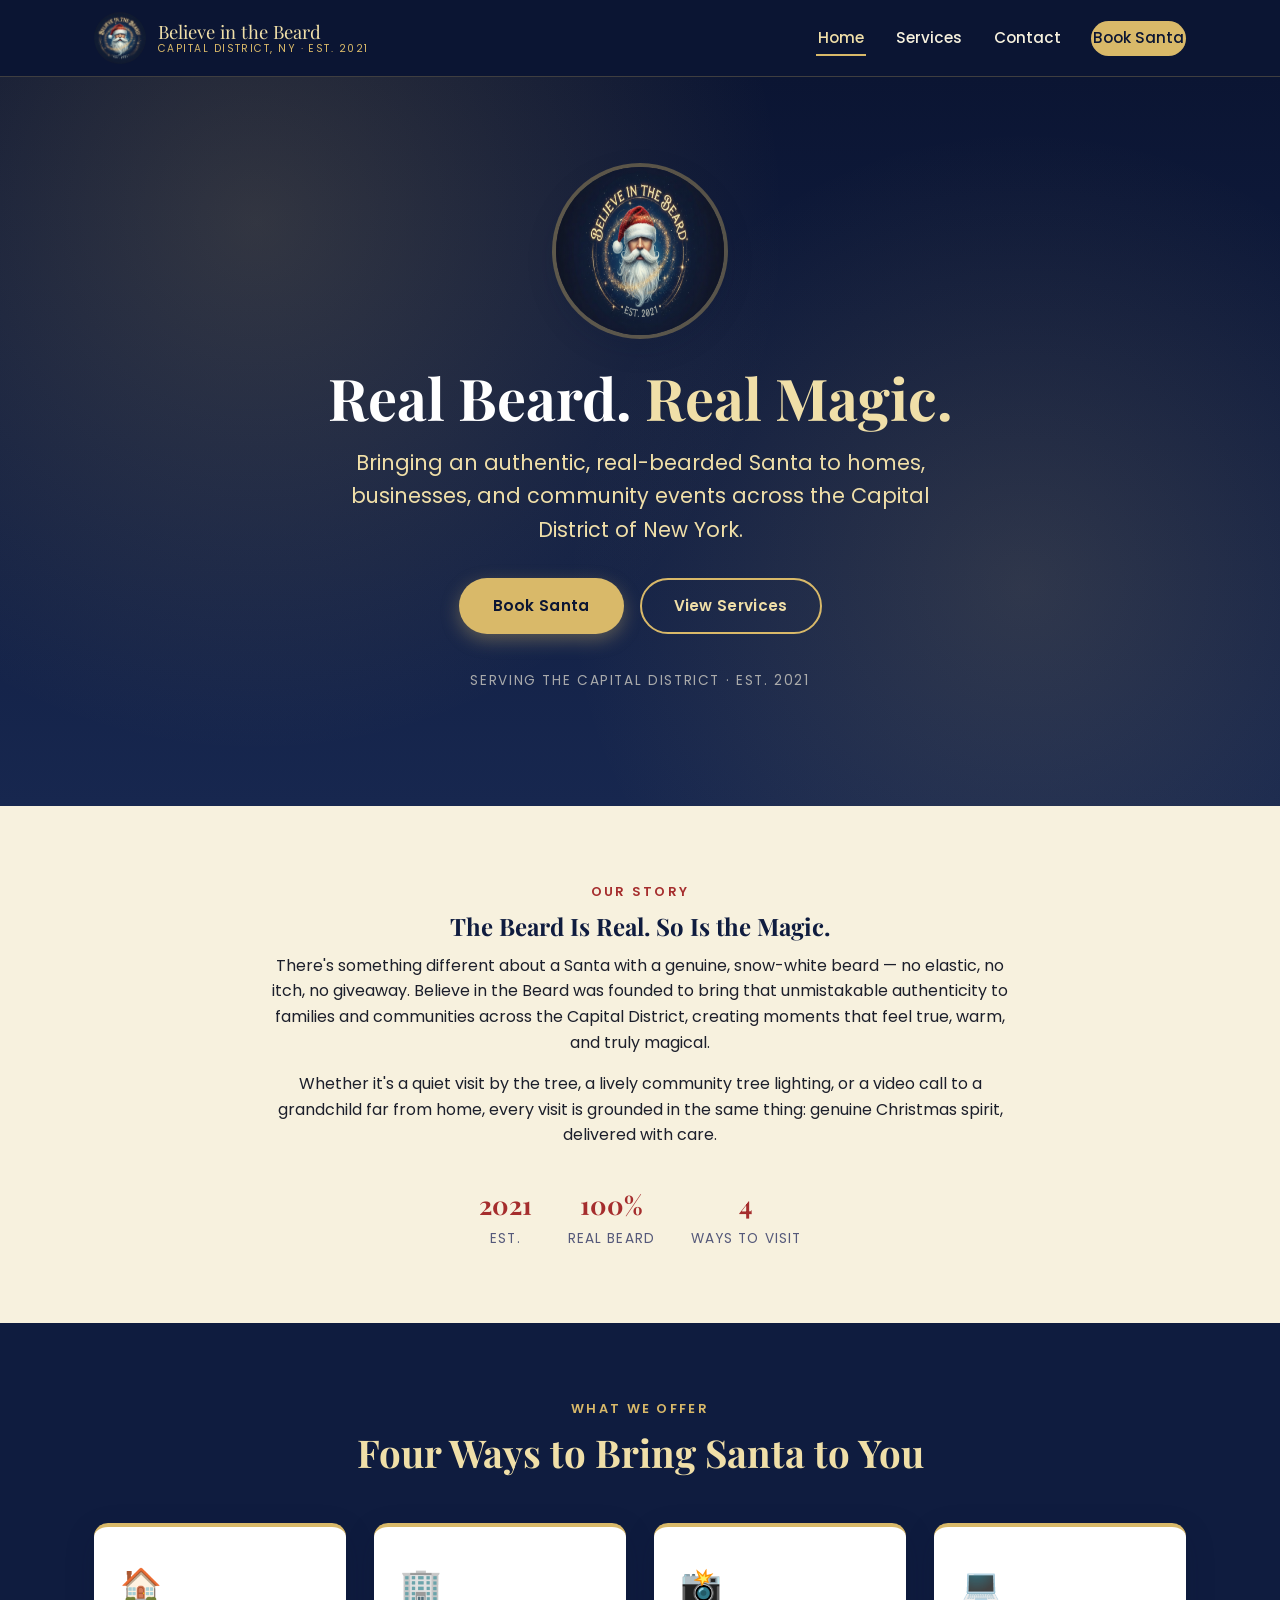
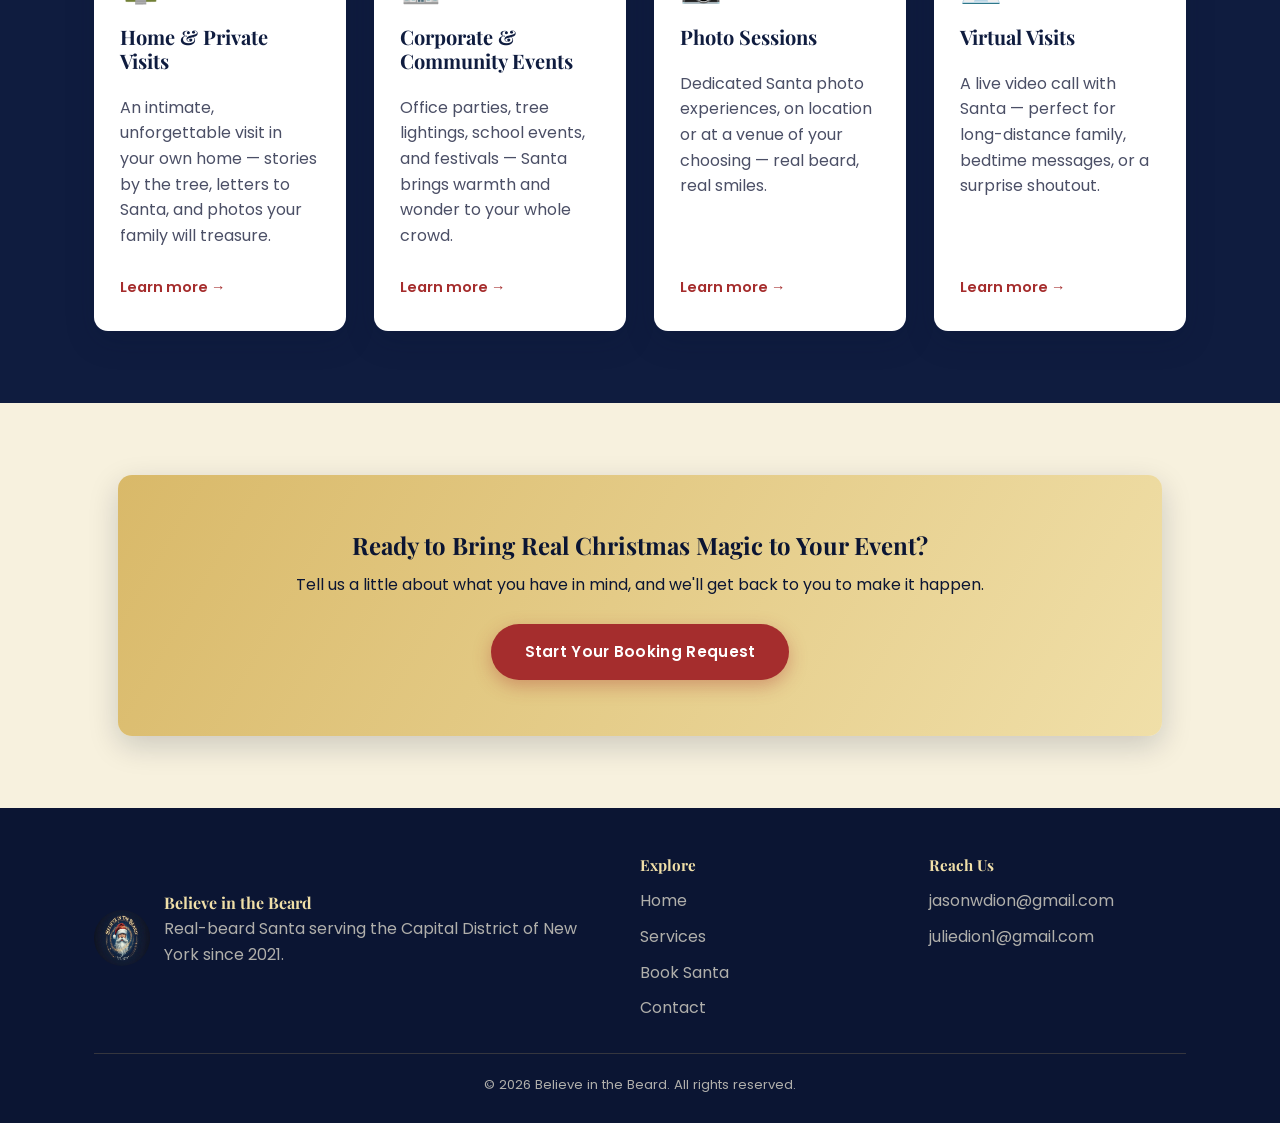
==== index.html @ c32457d8 "Add initial Believe in the Beard website Static site with home, services, booking request (Formspree" ====
<!DOCTYPE html>
<html lang="en">
<head>
<meta charset="UTF-8">
<meta name="viewport" content="width=device-width, initial-scale=1.0">
<title>Believe in the Beard | Real-Beard Santa, Capital District NY</title>
<meta name="description" content="Believe in the Beard brings a real-beard Santa to homes, businesses, and community events across the Capital District of New York. Home visits, corporate events, photo sessions, and virtual visits.">
<link rel="icon" href="images/logo.png" type="image/png">
<link rel="preconnect" href="https://fonts.googleapis.com">
<link rel="preconnect" href="https://fonts.gstatic.com" crossorigin>
<link href="https://fonts.googleapis.com/css2?family=Playfair+Display:wght@600;700&family=Poppins:wght@400;500;600;700&display=swap" rel="stylesheet">
<link rel="stylesheet" href="css/style.css">
</head>
<body>

<header class="site-header">
  <nav class="nav container">
    <a class="nav__brand" href="index.html">
      <img src="images/logo.png" alt="Believe in the Beard logo">
      <span class="nav__brand-text">Believe in the Beard<span>Capital District, NY &middot; Est. 2021</span></span>
    </a>
    <button class="nav__toggle" aria-label="Toggle navigation" aria-expanded="false">&#9776;</button>
    <ul class="nav__links">
      <li><a href="index.html" aria-current="page">Home</a></li>
      <li><a href="services.html">Services</a></li>
      <li><a href="contact.html">Contact</a></li>
      <li><a class="nav__cta" href="booking.html">Book Santa</a></li>
    </ul>
  </nav>
</header>

<main>

  <section class="hero">
    <div class="container">
      <img class="hero__logo" src="images/logo.png" alt="Believe in the Beard — real beard Santa logo">
      <h1>Real Beard. <em>Real Magic.</em></h1>
      <p class="hero__tagline">Bringing an authentic, real-bearded Santa to homes, businesses, and community events across the Capital District of New York.</p>
      <div class="hero__actions">
        <a class="btn btn--gold" href="booking.html">Book Santa</a>
        <a class="btn btn--outline" href="services.html">View Services</a>
      </div>
      <p class="hero__badge">Serving the Capital District &middot; Est. 2021</p>
    </div>
  </section>

  <section class="section">
    <div class="container">
      <div class="intro">
        <span class="eyebrow">Our Story</span>
        <h2>The Beard Is Real. So Is the Magic.</h2>
        <p>There's something different about a Santa with a genuine, snow-white beard — no elastic, no itch, no giveaway. Believe in the Beard was founded to bring that unmistakable authenticity to families and communities across the Capital District, creating moments that feel true, warm, and truly magical.</p>
        <p>Whether it's a quiet visit by the tree, a lively community tree lighting, or a video call to a grandchild far from home, every visit is grounded in the same thing: genuine Christmas spirit, delivered with care.</p>
        <div class="intro__meta">
          <div>
            <strong>2021</strong>
            <span>Est.</span>
          </div>
          <div>
            <strong>100%</strong>
            <span>Real Beard</span>
          </div>
          <div>
            <strong>4</strong>
            <span>Ways to Visit</span>
          </div>
        </div>
      </div>
    </div>
  </section>

  <section class="section section--navy" id="services">
    <div class="container">
      <div class="section-heading">
        <span class="eyebrow">What We Offer</span>
        <h2>Four Ways to Bring Santa to You</h2>
      </div>
      <div class="cards">
        <div class="card">
          <div class="card__icon">🏠</div>
          <h3>Home &amp; Private Visits</h3>
          <p>An intimate, unforgettable visit in your own home — stories by the tree, letters to Santa, and photos your family will treasure.</p>
          <a href="services.html#home-visits">Learn more &rarr;</a>
        </div>
        <div class="card">
          <div class="card__icon">🏢</div>
          <h3>Corporate &amp; Community Events</h3>
          <p>Office parties, tree lightings, school events, and festivals — Santa brings warmth and wonder to your whole crowd.</p>
          <a href="services.html#corporate-events">Learn more &rarr;</a>
        </div>
        <div class="card">
          <div class="card__icon">📸</div>
          <h3>Photo Sessions</h3>
          <p>Dedicated Santa photo experiences, on location or at a venue of your choosing — real beard, real smiles.</p>
          <a href="services.html#photo-sessions">Learn more &rarr;</a>
        </div>
        <div class="card">
          <div class="card__icon">💻</div>
          <h3>Virtual Visits</h3>
          <p>A live video call with Santa — perfect for long-distance family, bedtime messages, or a surprise shoutout.</p>
          <a href="services.html#virtual-visits">Learn more &rarr;</a>
        </div>
      </div>
    </div>
  </section>

  <section class="section">
    <div class="container">
      <div class="cta-banner">
        <h2>Ready to Bring Real Christmas Magic to Your Event?</h2>
        <p>Tell us a little about what you have in mind, and we'll get back to you to make it happen.</p>
        <a class="btn btn--red" href="booking.html">Start Your Booking Request</a>
      </div>
    </div>
  </section>

</main>

<footer class="site-footer">
  <div class="container">
    <div class="footer-grid">
      <div class="footer-brand">
        <img src="images/logo.png" alt="Believe in the Beard logo">
        <div>
          <h4>Believe in the Beard</h4>
          <p>Real-beard Santa serving the Capital District of New York since 2021.</p>
        </div>
      </div>
      <div class="footer-col">
        <h4>Explore</h4>
        <ul>
          <li><a href="index.html">Home</a></li>
          <li><a href="services.html">Services</a></li>
          <li><a href="booking.html">Book Santa</a></li>
          <li><a href="contact.html">Contact</a></li>
        </ul>
      </div>
      <div class="footer-col">
        <h4>Reach Us</h4>
        <ul>
          <li><a href="mailto:jasonwdion@gmail.com">jasonwdion@gmail.com</a></li>
          <li><a href="mailto:juliedion1@gmail.com">juliedion1@gmail.com</a></li>
        </ul>
      </div>
    </div>
    <div class="footer-bottom">
      &copy; <span id="year"></span> Believe in the Beard. All rights reserved.
    </div>
  </div>
</footer>

<script src="js/main.js"></script>
</body>
</html>
---- css/style.css ----
/* ==========================================================================
   Believe in the Beard — shared styles
   Palette pulled from the logo: deep navy, warm gold, cream, Santa red.
   ========================================================================== */

:root {
  --navy-900: #0b1533;
  --navy-800: #0f1c3f;
  --navy-700: #17274f;
  --gold: #d9b969;
  --gold-light: #f0dfa8;
  --cream: #f7f1de;
  --red: #a52d2d;
  --red-dark: #7e2121;
  --white: #ffffff;
  --text-dark: #1c1f2b;
  --shadow: 0 10px 30px rgba(11, 21, 51, 0.18);
  --radius: 14px;
  --serif: "Playfair Display", Georgia, "Times New Roman", serif;
  --sans: "Poppins", "Segoe UI", Helvetica, Arial, sans-serif;
}

* {
  box-sizing: border-box;
}

html {
  scroll-behavior: smooth;
}

body {
  margin: 0;
  font-family: var(--sans);
  color: var(--text-dark);
  background: var(--cream);
  line-height: 1.6;
}

img {
  max-width: 100%;
  display: block;
}

a {
  color: inherit;
  text-decoration: none;
}

h1, h2, h3, h4 {
  font-family: var(--serif);
  margin: 0 0 0.5em;
  line-height: 1.2;
}

p {
  margin: 0 0 1em;
}

.container {
  width: 100%;
  max-width: 1140px;
  margin: 0 auto;
  padding: 0 24px;
}

.section {
  padding: 72px 0;
}

.section--tight {
  padding: 48px 0;
}

.section--navy {
  background: var(--navy-800);
  color: var(--cream);
}

.section--navy h2,
.section--navy h3 {
  color: var(--gold-light);
}

.eyebrow {
  display: inline-block;
  font-family: var(--sans);
  font-size: 0.8rem;
  letter-spacing: 0.18em;
  text-transform: uppercase;
  color: var(--red);
  font-weight: 600;
  margin-bottom: 10px;
}

.section--navy .eyebrow {
  color: var(--gold);
}

.section-heading {
  text-align: center;
  max-width: 680px;
  margin: 0 auto 48px;
}

.section-heading h2 {
  font-size: clamp(1.8rem, 3vw, 2.4rem);
}

/* Buttons ---------------------------------------------------------------- */

.btn {
  display: inline-block;
  padding: 14px 32px;
  border-radius: 999px;
  font-weight: 600;
  font-size: 0.95rem;
  letter-spacing: 0.02em;
  cursor: pointer;
  border: 2px solid transparent;
  transition: transform 0.15s ease, box-shadow 0.15s ease, background 0.15s ease, color 0.15s ease;
}

.btn:hover {
  transform: translateY(-2px);
}

.btn--gold {
  background: var(--gold);
  color: var(--navy-900);
  box-shadow: 0 6px 18px rgba(217, 185, 105, 0.35);
}

.btn--gold:hover {
  background: var(--gold-light);
}

.btn--outline {
  background: transparent;
  border-color: var(--gold);
  color: var(--gold-light);
}

.btn--outline:hover {
  background: rgba(217, 185, 105, 0.12);
}

.btn--red {
  background: var(--red);
  color: var(--white);
  box-shadow: 0 6px 18px rgba(165, 45, 45, 0.35);
}

.btn--red:hover {
  background: var(--red-dark);
}

.btn--block {
  display: block;
  width: 100%;
  text-align: center;
}

/* Header / Nav ------------------------------------------------------------ */

.site-header {
  position: sticky;
  top: 0;
  z-index: 100;
  background: var(--navy-900);
  border-bottom: 1px solid rgba(217, 185, 105, 0.25);
}

.nav {
  display: flex;
  align-items: center;
  justify-content: space-between;
  padding: 12px 24px;
}

.nav__brand {
  display: flex;
  align-items: center;
  gap: 12px;
}

.nav__brand img {
  height: 52px;
  width: 52px;
  border-radius: 50%;
  object-fit: cover;
}

.nav__brand-text {
  font-family: var(--serif);
  color: var(--gold-light);
  font-size: 1.15rem;
  line-height: 1.15;
}

.nav__brand-text span {
  display: block;
  font-family: var(--sans);
  font-size: 0.65rem;
  letter-spacing: 0.14em;
  text-transform: uppercase;
  color: var(--gold);
  font-weight: 400;
}

.nav__links {
  display: flex;
  align-items: center;
  gap: 28px;
  list-style: none;
  margin: 0;
  padding: 0;
}

.nav__links a {
  color: var(--cream);
  font-weight: 500;
  font-size: 0.95rem;
  padding: 6px 2px;
  border-bottom: 2px solid transparent;
  transition: color 0.15s ease, border-color 0.15s ease;
}

.nav__links a:hover,
.nav__links a[aria-current="page"] {
  color: var(--gold-light);
  border-color: var(--gold);
}

.nav__cta {
  background: var(--gold);
  color: var(--navy-900) !important;
  padding: 10px 20px;
  border-radius: 999px;
  font-weight: 600;
}

.nav__toggle {
  display: none;
  background: none;
  border: none;
  color: var(--gold-light);
  font-size: 1.6rem;
  cursor: pointer;
}

/* Hero --------------------------------------------------------------------*/

.hero {
  position: relative;
  background:
    radial-gradient(circle at 20% 20%, rgba(217, 185, 105, 0.18), transparent 45%),
    radial-gradient(circle at 80% 70%, rgba(217, 185, 105, 0.14), transparent 40%),
    linear-gradient(180deg, var(--navy-900), var(--navy-700));
  color: var(--cream);
  padding: 90px 0 100px;
  text-align: center;
  overflow: hidden;
}

.hero__logo {
  width: 168px;
  height: 168px;
  margin: 0 auto 28px;
  border-radius: 50%;
  box-shadow: 0 0 0 4px rgba(217, 185, 105, 0.35), var(--shadow);
}

.hero h1 {
  font-size: clamp(2.2rem, 5vw, 3.6rem);
  color: var(--white);
  margin-bottom: 14px;
}

.hero h1 em {
  font-style: normal;
  color: var(--gold-light);
}

.hero__tagline {
  font-size: clamp(1.05rem, 2vw, 1.3rem);
  color: var(--gold-light);
  max-width: 620px;
  margin: 0 auto 32px;
}

.hero__actions {
  display: flex;
  gap: 16px;
  justify-content: center;
  flex-wrap: wrap;
}

.hero__badge {
  margin-top: 36px;
  font-size: 0.85rem;
  letter-spacing: 0.12em;
  text-transform: uppercase;
  color: rgba(247, 241, 222, 0.65);
}

/* Page hero (shorter, for inner pages) ------------------------------------ */

.page-hero {
  background: linear-gradient(180deg, var(--navy-900), var(--navy-700));
  color: var(--cream);
  padding: 64px 0;
  text-align: center;
}

.page-hero h1 {
  color: var(--white);
  font-size: clamp(2rem, 4vw, 2.8rem);
}

.page-hero p {
  color: var(--gold-light);
  max-width: 560px;
  margin: 0 auto;
}

/* Intro / About ------------------------------------------------------------*/

.intro {
  text-align: center;
  max-width: 760px;
  margin: 0 auto;
}

.intro h2 {
  color: var(--navy-800);
}

.intro__meta {
  display: flex;
  justify-content: center;
  gap: 36px;
  margin-top: 36px;
  flex-wrap: wrap;
}

.intro__meta div {
  text-align: center;
}

.intro__meta strong {
  display: block;
  font-family: var(--serif);
  font-size: 1.6rem;
  color: var(--red);
}

.intro__meta span {
  font-size: 0.85rem;
  color: #55597a;
  text-transform: uppercase;
  letter-spacing: 0.08em;
}

/* Service cards ------------------------------------------------------------*/

.cards {
  display: grid;
  grid-template-columns: repeat(auto-fit, minmax(240px, 1fr));
  gap: 28px;
}

.card {
  background: var(--white);
  border-radius: var(--radius);
  padding: 32px 26px;
  box-shadow: var(--shadow);
  text-align: left;
  display: flex;
  flex-direction: column;
  gap: 12px;
  border-top: 4px solid var(--gold);
  transition: transform 0.15s ease, box-shadow 0.15s ease;
}

.card:hover {
  transform: translateY(-4px);
  box-shadow: 0 16px 34px rgba(11, 21, 51, 0.22);
}

.card__icon {
  font-size: 2.1rem;
}

.card h3 {
  color: var(--navy-800);
  font-size: 1.25rem;
}

.card p {
  color: #4b4f66;
  flex-grow: 1;
}

.card a {
  font-weight: 600;
  color: var(--red);
  font-size: 0.9rem;
}

.card a:hover {
  text-decoration: underline;
}

/* CTA banner ---------------------------------------------------------------*/

.cta-banner {
  background: linear-gradient(120deg, var(--gold), var(--gold-light));
  color: var(--navy-900);
  text-align: center;
  padding: 56px 24px;
  border-radius: var(--radius);
  margin: 0 24px;
  box-shadow: var(--shadow);
}

.cta-banner h2 {
  color: var(--navy-900);
}

.cta-banner .btn--red {
  margin-top: 10px;
}

/* Service detail sections ---------------------------------------------------*/

.service-detail {
  display: grid;
  grid-template-columns: 1fr;
  gap: 18px;
  padding: 36px;
  background: var(--white);
  border-radius: var(--radius);
  box-shadow: var(--shadow);
  margin-bottom: 32px;
  border-left: 6px solid var(--red);
}

.service-detail__header {
  display: flex;
  align-items: center;
  gap: 16px;
}

.service-detail__header .card__icon {
  font-size: 2.4rem;
}

.service-detail h3 {
  color: var(--navy-800);
  margin: 0;
}

.service-detail ul {
  margin: 0 0 1em;
  padding-left: 20px;
  color: #4b4f66;
}

.service-detail ul li {
  margin-bottom: 6px;
}

/* Forms ---------------------------------------------------------------------*/

.form-card {
  background: var(--white);
  border-radius: var(--radius);
  box-shadow: var(--shadow);
  padding: 40px;
  max-width: 720px;
  margin: 0 auto;
}

.form-grid {
  display: grid;
  grid-template-columns: 1fr 1fr;
  gap: 20px;
}

.form-grid .form-field--full {
  grid-column: 1 / -1;
}

.form-field {
  display: flex;
  flex-direction: column;
  gap: 6px;
}

.form-field label {
  font-weight: 600;
  font-size: 0.9rem;
  color: var(--navy-800);
}

.form-field .hint {
  font-size: 0.78rem;
  color: #7a7d94;
  font-weight: 400;
}

input, select, textarea {
  font-family: var(--sans);
  font-size: 0.95rem;
  padding: 12px 14px;
  border: 1.5px solid #d8d2ba;
  border-radius: 8px;
  background: #fffdf7;
  color: var(--text-dark);
}

input:focus, select:focus, textarea:focus {
  outline: none;
  border-color: var(--gold);
  box-shadow: 0 0 0 3px rgba(217, 185, 105, 0.25);
}

textarea {
  resize: vertical;
  min-height: 120px;
}

.form-submit {
  margin-top: 28px;
  text-align: center;
}

.form-note {
  font-size: 0.85rem;
  color: #7a7d94;
  text-align: center;
  margin-top: 14px;
}

/* Contact page --------------------------------------------------------------*/

.contact-grid {
  display: grid;
  grid-template-columns: 1fr 1fr;
  gap: 40px;
  align-items: start;
}

.contact-info {
  background: var(--navy-800);
  color: var(--cream);
  border-radius: var(--radius);
  padding: 40px;
  box-shadow: var(--shadow);
}

.contact-info h3 {
  color: var(--gold-light);
}

.contact-info__item {
  display: flex;
  gap: 14px;
  align-items: flex-start;
  margin-bottom: 22px;
}

.contact-info__item .icon {
  font-size: 1.4rem;
}

.contact-info__item a {
  color: var(--gold-light);
  font-weight: 600;
}

.contact-info__item a:hover {
  text-decoration: underline;
}

/* Footer ---------------------------------------------------------------------*/

.site-footer {
  background: var(--navy-900);
  color: rgba(247, 241, 222, 0.7);
  padding: 48px 0 28px;
}

.footer-grid {
  display: grid;
  grid-template-columns: 2fr 1fr 1fr;
  gap: 32px;
  margin-bottom: 32px;
}

.footer-brand {
  display: flex;
  gap: 14px;
  align-items: center;
}

.footer-brand img {
  height: 56px;
  width: 56px;
  border-radius: 50%;
}

.footer-brand h4 {
  color: var(--gold-light);
  margin-bottom: 4px;
}

.footer-col h4 {
  color: var(--gold-light);
  font-size: 0.95rem;
  margin-bottom: 14px;
}

.footer-col ul {
  list-style: none;
  margin: 0;
  padding: 0;
  display: flex;
  flex-direction: column;
  gap: 10px;
}

.footer-col a:hover {
  color: var(--gold-light);
}

.footer-bottom {
  border-top: 1px solid rgba(217, 185, 105, 0.2);
  padding-top: 20px;
  text-align: center;
  font-size: 0.82rem;
}

/* Utility -------------------------------------------------------------------*/

.text-center { text-align: center; }
[hidden] { display: none !important; }

/* Responsive ------------------------------------------------------------------*/

@media (max-width: 860px) {
  .contact-grid {
    grid-template-columns: 1fr;
  }

  .footer-grid {
    grid-template-columns: 1fr;
    gap: 24px;
  }
}

@media (max-width: 760px) {
  .nav__links {
    position: fixed;
    top: 76px;
    left: 0;
    right: 0;
    background: var(--navy-900);
    flex-direction: column;
    align-items: flex-start;
    gap: 0;
    padding: 8px 24px 20px;
    border-bottom: 1px solid rgba(217, 185, 105, 0.25);
    transform: translateY(-130%);
    transition: transform 0.2s ease;
  }

  .nav__links.is-open {
    transform: translateY(0);
  }

  .nav__links li {
    width: 100%;
  }

  .nav__links a {
    display: block;
    padding: 12px 0;
    width: 100%;
  }

  .nav__toggle {
    display: block;
  }

  .form-grid {
    grid-template-columns: 1fr;
  }

  .cta-banner {
    margin: 0 16px;
  }
}

@media (max-width: 480px) {
  .nav__brand-text {
    font-size: 1rem;
  }

  .hero {
    padding: 64px 0 72px;
  }

  .section {
    padding: 56px 0;
  }
}
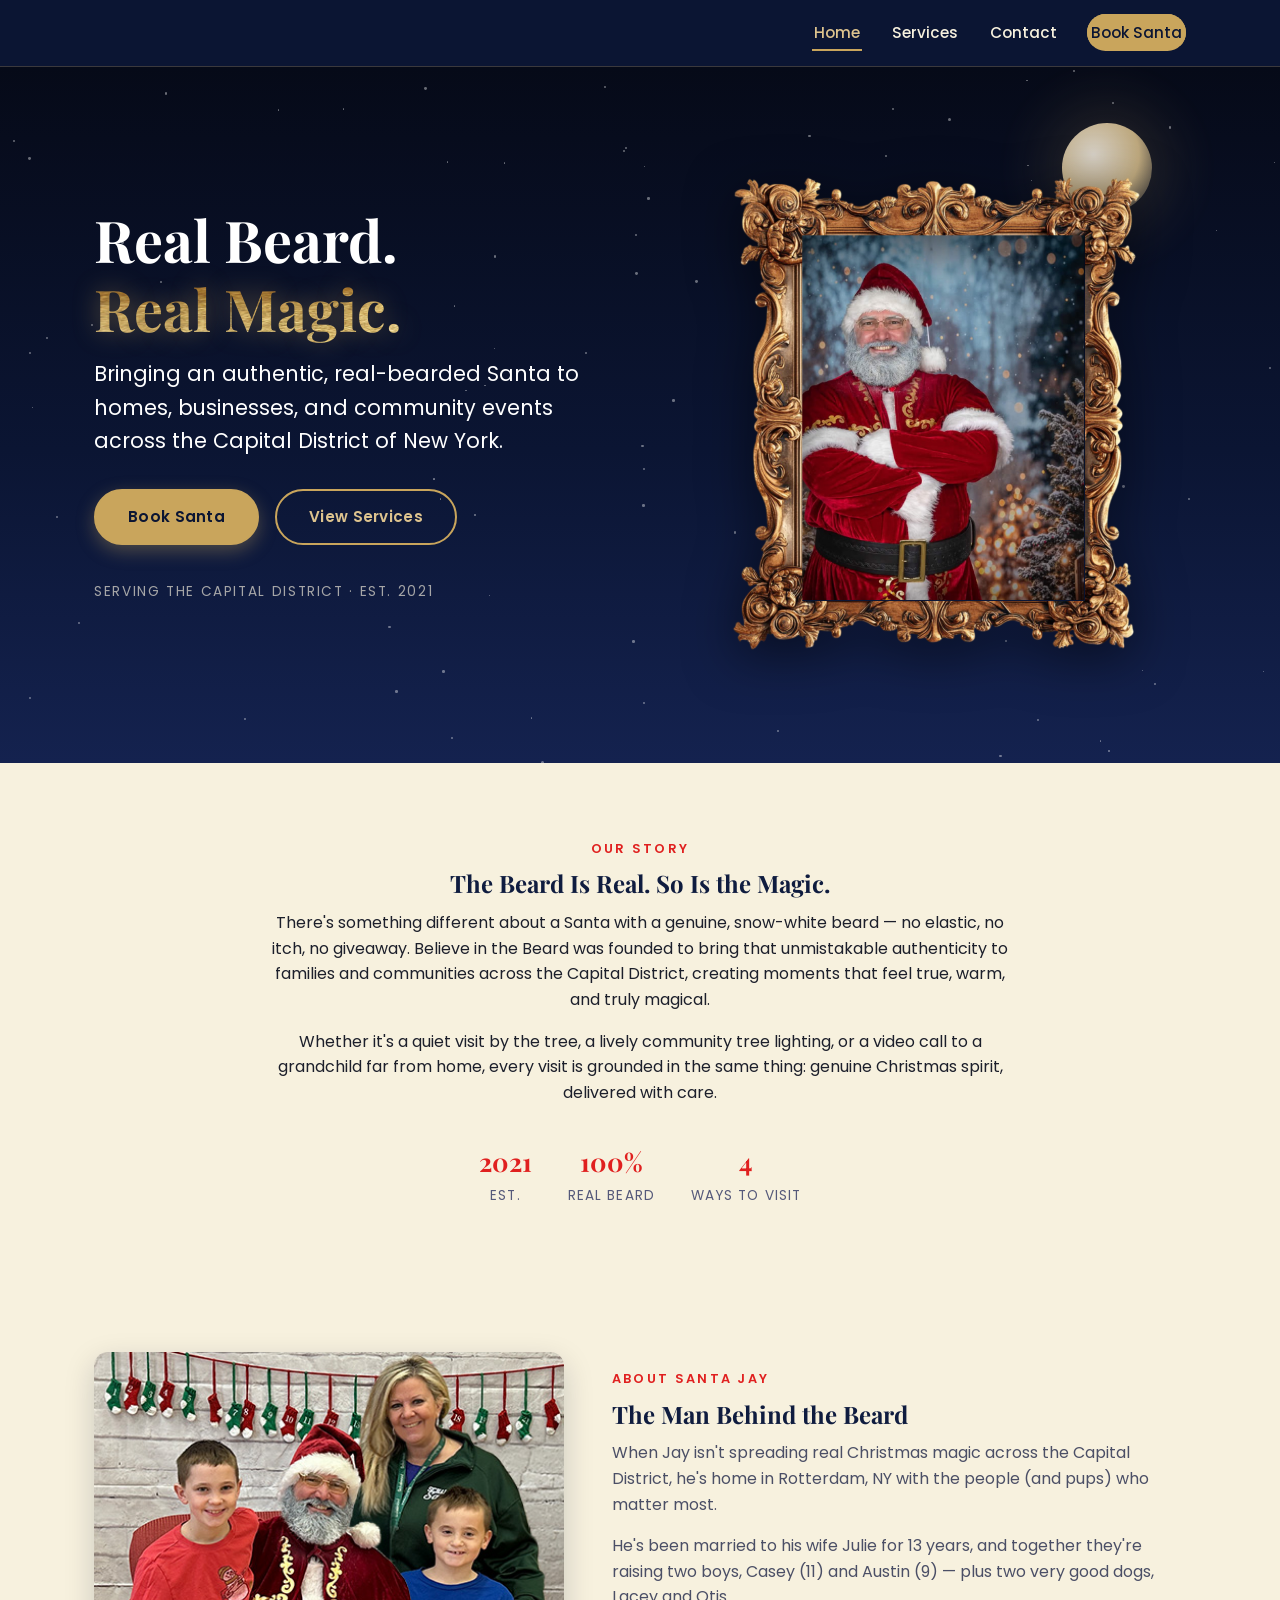
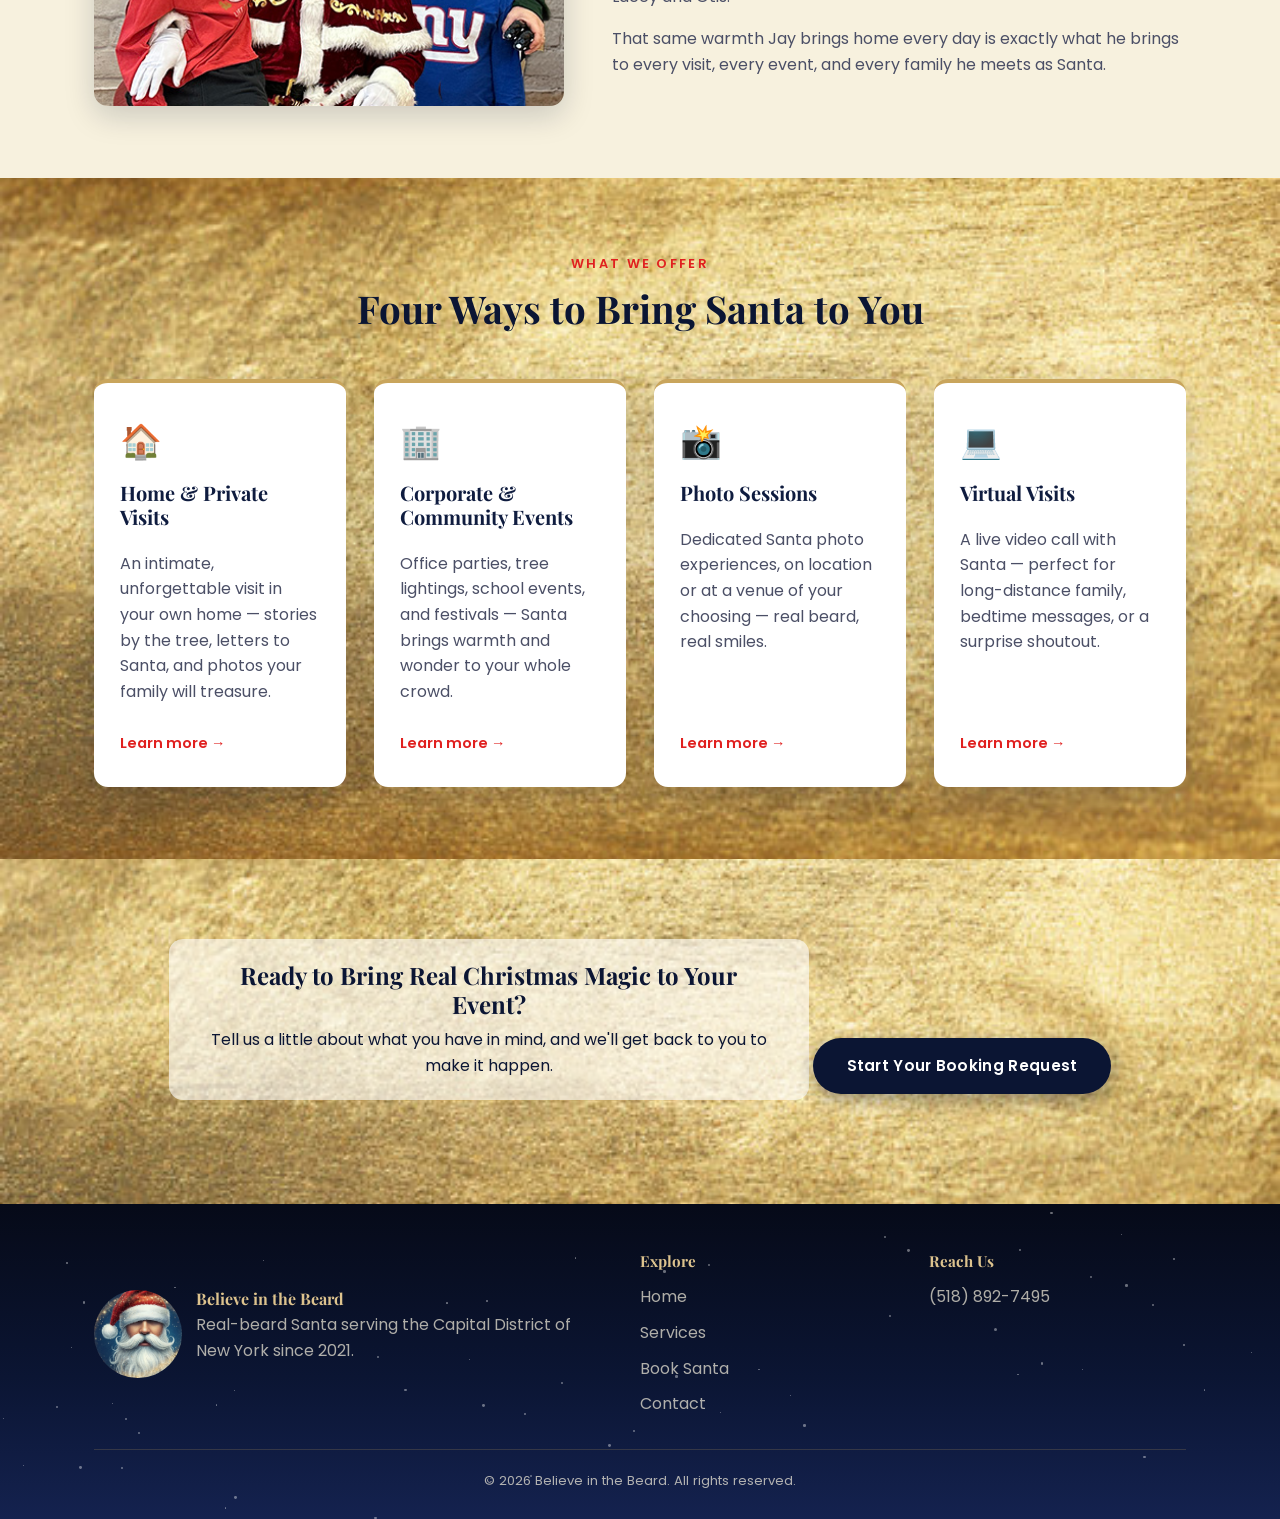
==== commit 90ace45b: "Redesign hero, add photo gallery, animated logo/sleigh video, and gold branding Major update: starry" ====
--- a/index.html
+++ b/index.html
@@ -5,19 +5,20 @@
 <meta name="viewport" content="width=device-width, initial-scale=1.0">
 <title>Believe in the Beard | Real-Beard Santa, Capital District NY</title>
 <meta name="description" content="Believe in the Beard brings a real-beard Santa to homes, businesses, and community events across the Capital District of New York. Home visits, corporate events, photo sessions, and virtual visits.">
-<link rel="icon" href="images/logo.png" type="image/png">
+<link rel="icon" href="images/logo-face.png" type="image/png">
 <link rel="preconnect" href="https://fonts.googleapis.com">
 <link rel="preconnect" href="https://fonts.gstatic.com" crossorigin>
 <link href="https://fonts.googleapis.com/css2?family=Playfair+Display:wght@600;700&family=Poppins:wght@400;500;600;700&display=swap" rel="stylesheet">
-<link rel="stylesheet" href="css/style.css">
+<link rel="stylesheet" href="css/style.css?v=8">
 </head>
 <body>
 
 <header class="site-header">
   <nav class="nav container">
     <a class="nav__brand" href="index.html">
-      <img src="images/logo.png" alt="Believe in the Beard logo">
-      <span class="nav__brand-text">Believe in the Beard<span>Capital District, NY &middot; Est. 2021</span></span>
+      <video class="nav__brand-video" autoplay loop muted playsinline aria-label="Believe in the Beard animated logo">
+        <source src="images/logo-animated.mp4?v=3" type="video/mp4">
+      </video>
     </a>
     <button class="nav__toggle" aria-label="Toggle navigation" aria-expanded="false">&#9776;</button>
     <ul class="nav__links">
@@ -32,15 +33,41 @@
 <main>
 
   <section class="hero">
-    <div class="container">
-      <img class="hero__logo" src="images/logo.png" alt="Believe in the Beard — real beard Santa logo">
-      <h1>Real Beard. <em>Real Magic.</em></h1>
-      <p class="hero__tagline">Bringing an authentic, real-bearded Santa to homes, businesses, and community events across the Capital District of New York.</p>
-      <div class="hero__actions">
-        <a class="btn btn--gold" href="booking.html">Book Santa</a>
-        <a class="btn btn--outline" href="services.html">View Services</a>
-      </div>
-      <p class="hero__badge">Serving the Capital District &middot; Est. 2021</p>
+    <div class="hero__sky" aria-hidden="true">
+      <div class="hero__moon"></div>
+      <div data-starfield="90"></div>
+      <div class="hero__sleigh-track">
+        <video class="hero__sleigh" autoplay loop muted playsinline aria-label="Santa and his reindeer flying across the night sky">
+          <source src="images/santa-sleigh.mp4?v=3" type="video/mp4">
+        </video>
+      </div>
+    </div>
+    <div class="container">
+      <div class="hero__inner">
+        <div class="hero__content">
+          <h1>Real Beard.<br><em>Real Magic.</em></h1>
+          <p class="hero__tagline">Bringing an authentic, real-bearded Santa to homes, businesses, and community events across the Capital District of New York.</p>
+          <div class="hero__actions">
+            <a class="btn btn--gold" href="booking.html">Book Santa</a>
+            <a class="btn btn--outline" href="services.html">View Services</a>
+          </div>
+          <p class="hero__badge">Serving the Capital District &middot; Est. 2021</p>
+        </div>
+        <div class="photo-frame">
+          <div class="photo-changer" id="photo-changer">
+            <img class="photo-changer__img is-active" src="images/gallery/studio-portrait.jpg" alt="Santa posing in a snowy forest backdrop">
+            <img class="photo-changer__img" src="images/gallery/home-visit-with-girl.jpg" alt="Santa with a young girl during a home visit">
+            <img class="photo-changer__img" src="images/gallery/community-event-hats.jpg" alt="Santa with guests at a community event">
+            <img class="photo-changer__img" src="images/gallery/home-visit-porch.jpg" alt="Santa with two children on a front porch">
+            <img class="photo-changer__img" src="images/gallery/photo-session-fireplace.jpg" alt="Santa portrait in front of a decorated fireplace">
+            <img class="photo-changer__img" src="images/gallery/community-event-hallway.jpg" alt="Santa with a family at a school event">
+            <img class="photo-changer__img" src="images/gallery/home-visit-living-room.jpg" alt="Santa talking with a child in a living room">
+            <img class="photo-changer__img" src="images/gallery/community-event-solo.jpg" alt="Santa portrait at a community event">
+            <img class="photo-changer__img" src="images/gallery/community-event-portrait.jpg" alt="Santa with guests at a holiday gathering">
+          </div>
+          <img class="frame-overlay" src="images/frame-vintage-gold.png" alt="" aria-hidden="true">
+        </div>
+      </div>
     </div>
   </section>
 
@@ -69,6 +96,23 @@
     </div>
   </section>
 
+  <section class="section">
+    <div class="container">
+      <div class="about-santa">
+        <div class="about-santa__photo">
+          <img src="images/santa-jay-family.jpg" alt="Santa Jay with his wife Julie and sons Casey and Austin">
+        </div>
+        <div class="about-santa__content">
+          <span class="eyebrow">About Santa Jay</span>
+          <h2>The Man Behind the Beard</h2>
+          <p>When Jay isn't spreading real Christmas magic across the Capital District, he's home in Rotterdam, NY with the people (and pups) who matter most.</p>
+          <p>He's been married to his wife Julie for 13 years, and together they're raising two boys, Casey (11) and Austin (9) — plus two very good dogs, Lacey and Otis.</p>
+          <p>That same warmth Jay brings home every day is exactly what he brings to every visit, every event, and every family he meets as Santa.</p>
+        </div>
+      </div>
+    </div>
+  </section>
+
   <section class="section section--navy" id="services">
     <div class="container">
       <div class="section-heading">
@@ -104,12 +148,14 @@
     </div>
   </section>
 
-  <section class="section">
+  <section class="cta-section">
     <div class="container">
       <div class="cta-banner">
-        <h2>Ready to Bring Real Christmas Magic to Your Event?</h2>
-        <p>Tell us a little about what you have in mind, and we'll get back to you to make it happen.</p>
-        <a class="btn btn--red" href="booking.html">Start Your Booking Request</a>
+        <div class="cta-banner__text">
+          <h2>Ready to Bring Real Christmas Magic to Your Event?</h2>
+          <p>Tell us a little about what you have in mind, and we'll get back to you to make it happen.</p>
+        </div>
+        <a class="btn btn--navy" href="booking.html">Start Your Booking Request</a>
       </div>
     </div>
   </section>
@@ -117,10 +163,13 @@
 </main>
 
 <footer class="site-footer">
+  <div class="starry-bg" aria-hidden="true">
+    <div data-starfield="60"></div>
+  </div>
   <div class="container">
     <div class="footer-grid">
       <div class="footer-brand">
-        <img src="images/logo.png" alt="Believe in the Beard logo">
+        <img src="images/logo-face.png" alt="Believe in the Beard logo">
         <div>
           <h4>Believe in the Beard</h4>
           <p>Real-beard Santa serving the Capital District of New York since 2021.</p>
@@ -138,8 +187,7 @@
       <div class="footer-col">
         <h4>Reach Us</h4>
         <ul>
-          <li><a href="mailto:jasonwdion@gmail.com">jasonwdion@gmail.com</a></li>
-          <li><a href="mailto:juliedion1@gmail.com">juliedion1@gmail.com</a></li>
+          <li><a href="tel:+15188927495">(518) 892-7495</a></li>
         </ul>
       </div>
     </div>
--- a/css/style.css
+++ b/css/style.css
@@ -7,11 +7,11 @@
   --navy-900: #0b1533;
   --navy-800: #0f1c3f;
   --navy-700: #17274f;
-  --gold: #d9b969;
-  --gold-light: #f0dfa8;
+  --gold: #c9a55c;
+  --gold-light: #ddc38e;
   --cream: #f7f1de;
-  --red: #a52d2d;
-  --red-dark: #7e2121;
+  --red: #e0201f;
+  --red-dark: #b3110f;
   --white: #ffffff;
   --text-dark: #1c1f2b;
   --shadow: 0 10px 30px rgba(11, 21, 51, 0.18);
@@ -72,13 +72,31 @@
 }
 
 .section--navy {
-  background: var(--navy-800);
-  color: var(--cream);
+  position: relative;
+  background-image: url("../images/gold-bg.jpg");
+  background-size: cover;
+  background-position: center;
+  color: var(--navy-900);
+  overflow: hidden;
+  isolation: isolate;
+}
+
+.section--navy > .container {
+  position: relative;
+  z-index: 2;
+}
+
+.starry-bg {
+  position: absolute;
+  inset: 0;
+  z-index: 0;
+  overflow: hidden;
+  pointer-events: none;
 }
 
 .section--navy h2,
 .section--navy h3 {
-  color: var(--gold-light);
+  color: var(--navy-900);
 }
 
 .eyebrow {
@@ -93,7 +111,7 @@
 }
 
 .section--navy .eyebrow {
-  color: var(--gold);
+  color: var(--red);
 }
 
 .section-heading {
@@ -125,23 +143,25 @@
 }
 
 .btn--gold {
-  background: var(--gold);
+  background-color: var(--gold);
+  border-color: var(--gold);
   color: var(--navy-900);
-  box-shadow: 0 6px 18px rgba(217, 185, 105, 0.35);
+  box-shadow: 0 6px 18px rgba(201, 165, 92, 0.35);
 }
 
 .btn--gold:hover {
-  background: var(--gold-light);
+  background-color: var(--gold-light);
+  border-color: var(--gold-light);
 }
 
 .btn--outline {
-  background: transparent;
-  border-color: var(--gold);
+  background-color: transparent;
+  border: 2px solid var(--gold);
   color: var(--gold-light);
 }
 
 .btn--outline:hover {
-  background: rgba(217, 185, 105, 0.12);
+  box-shadow: 0 0 0 3px rgba(201, 165, 92, 0.2);
 }
 
 .btn--red {
@@ -167,44 +187,33 @@
   top: 0;
   z-index: 100;
   background: var(--navy-900);
-  border-bottom: 1px solid rgba(217, 185, 105, 0.25);
+  border-bottom: 1px solid rgba(201, 165, 92, 0.25);
 }
 
 .nav {
+  position: relative;
   display: flex;
   align-items: center;
   justify-content: space-between;
   padding: 12px 24px;
+  min-height: 66px;
 }
 
 .nav__brand {
-  display: flex;
-  align-items: center;
-  gap: 12px;
-}
-
-.nav__brand img {
-  height: 52px;
-  width: 52px;
-  border-radius: 50%;
-  object-fit: cover;
-}
-
-.nav__brand-text {
-  font-family: var(--serif);
-  color: var(--gold-light);
-  font-size: 1.15rem;
-  line-height: 1.15;
-}
-
-.nav__brand-text span {
-  display: block;
-  font-family: var(--sans);
-  font-size: 0.65rem;
-  letter-spacing: 0.14em;
-  text-transform: uppercase;
-  color: var(--gold);
-  font-weight: 400;
+  position: relative;
+  width: 210px;
+  height: 1px;
+}
+
+.nav__brand-video {
+  position: absolute;
+  top: 50%;
+  left: 0;
+  transform: translateY(-50%);
+  height: 210px;
+  width: 210px;
+  object-fit: contain;
+  z-index: 5;
 }
 
 .nav__links {
@@ -232,11 +241,18 @@
 }
 
 .nav__cta {
-  background: var(--gold);
+  background-color: var(--gold);
+  border: 2px solid var(--gold);
   color: var(--navy-900) !important;
-  padding: 10px 20px;
+  padding: 18px 68px;
   border-radius: 999px;
   font-weight: 600;
+  white-space: nowrap;
+}
+
+.nav__cta:hover {
+  background-color: var(--gold-light);
+  border-color: var(--gold-light);
 }
 
 .nav__toggle {
@@ -252,22 +268,87 @@
 
 .hero {
   position: relative;
-  background:
-    radial-gradient(circle at 20% 20%, rgba(217, 185, 105, 0.18), transparent 45%),
-    radial-gradient(circle at 80% 70%, rgba(217, 185, 105, 0.14), transparent 40%),
-    linear-gradient(180deg, var(--navy-900), var(--navy-700));
+  background: linear-gradient(180deg, #060a18 0%, #0b1533 55%, #14224f 100%);
   color: var(--cream);
-  padding: 90px 0 100px;
-  text-align: center;
+  padding: 96px 0 104px;
+  text-align: left;
   overflow: hidden;
-}
-
-.hero__logo {
-  width: 168px;
-  height: 168px;
-  margin: 0 auto 28px;
+  isolation: isolate;
+}
+
+.hero__sky {
+  position: absolute;
+  inset: 0;
+  z-index: 0;
+  overflow: hidden;
+  pointer-events: none;
+}
+
+.hero__moon {
+  position: absolute;
+  top: 8%;
+  right: 10%;
+  width: 90px;
+  height: 90px;
   border-radius: 50%;
-  box-shadow: 0 0 0 4px rgba(217, 185, 105, 0.35), var(--shadow);
+  background: radial-gradient(circle at 35% 35%, #fbf3e4, var(--gold-light) 55%, rgba(201, 165, 92, 0));
+  box-shadow: 0 0 60px 18px rgba(201, 165, 92, 0.18);
+  opacity: 0.85;
+}
+
+.star {
+  position: absolute;
+  top: var(--y);
+  left: var(--x);
+  width: var(--s);
+  height: var(--s);
+  background: #fff;
+  border-radius: 50%;
+  opacity: 0.4;
+  animation: twinkle var(--dur) ease-in-out infinite;
+  animation-delay: var(--delay);
+}
+
+@keyframes twinkle {
+  0%, 100% { opacity: 0.15; transform: scale(0.7); }
+  50% { opacity: 1; transform: scale(1.3); }
+}
+
+.hero__sleigh-track {
+  position: absolute;
+  top: 10%;
+  left: -24%;
+  width: 17%;
+  min-width: 140px;
+  max-width: 210px;
+  animation: fly-across 26s linear infinite;
+}
+
+.hero__sleigh {
+  display: block;
+  width: 100%;
+  height: auto;
+}
+
+@keyframes fly-across {
+  0% { transform: translate(0, 0); }
+  25% { transform: translate(60vw, -20px); }
+  50% { transform: translate(115vw, 0); }
+  75% { transform: translate(170vw, -24px); }
+  100% { transform: translate(230vw, 4px); }
+}
+
+.hero__inner {
+  position: relative;
+  z-index: 2;
+  display: grid;
+  grid-template-columns: 1.05fr 0.95fr;
+  gap: 48px;
+  align-items: center;
+}
+
+.hero__content {
+  text-align: left;
 }
 
 .hero h1 {
@@ -278,20 +359,43 @@
 
 .hero h1 em {
   font-style: normal;
-  color: var(--gold-light);
+  display: inline-block;
+  color: var(--gold);
+  background-image: url("../images/gold-bg.jpg");
+  background-size: 260% 260%;
+  -webkit-background-clip: text;
+  background-clip: text;
+  -webkit-text-fill-color: transparent;
+  text-shadow: 0 0 26px rgba(201, 165, 92, 0.45);
+  animation: shine 4s ease-in-out infinite;
+}
+
+@keyframes shine {
+  0%, 100% { background-position: 0% 30%; }
+  50% { background-position: 100% 70%; }
+}
+
+.gold-texture-text {
+  background-image: url("../images/gold-bg.jpg");
+  background-size: 200% 200%;
+  background-position: center;
+  -webkit-background-clip: text;
+  background-clip: text;
+  color: var(--gold);
+  -webkit-text-fill-color: transparent;
 }
 
 .hero__tagline {
   font-size: clamp(1.05rem, 2vw, 1.3rem);
-  color: var(--gold-light);
-  max-width: 620px;
-  margin: 0 auto 32px;
+  color: var(--white);
+  max-width: 520px;
+  margin: 0 0 32px;
 }
 
 .hero__actions {
   display: flex;
   gap: 16px;
-  justify-content: center;
+  justify-content: flex-start;
   flex-wrap: wrap;
 }
 
@@ -303,6 +407,50 @@
   color: rgba(247, 241, 222, 0.65);
 }
 
+/* Photo changer -------------------------------------------------------------*/
+
+.photo-frame {
+  position: relative;
+  width: 100%;
+  max-width: 560px;
+  margin-left: auto;
+  aspect-ratio: 1 / 1;
+}
+
+.photo-changer {
+  position: absolute;
+  top: 14.59%;
+  right: 20.51%;
+  bottom: 11.84%;
+  left: 22.65%;
+  overflow: hidden;
+  background: var(--navy-900);
+}
+
+.photo-changer__img {
+  position: absolute;
+  inset: 0;
+  width: 100%;
+  height: 100%;
+  object-fit: cover;
+  object-position: 50% 22%;
+  opacity: 0;
+  transition: opacity 1.4s ease;
+}
+
+.photo-changer__img.is-active {
+  opacity: 1;
+}
+
+.frame-overlay {
+  position: absolute;
+  inset: 0;
+  width: 100%;
+  height: 100%;
+  pointer-events: none;
+  filter: drop-shadow(0 12px 26px rgba(0, 0, 0, 0.55));
+}
+
 /* Page hero (shorter, for inner pages) ------------------------------------ */
 
 .page-hero {
@@ -359,6 +507,29 @@
   color: #55597a;
   text-transform: uppercase;
   letter-spacing: 0.08em;
+}
+
+/* About Santa Jay -----------------------------------------------------------*/
+
+.about-santa {
+  display: grid;
+  grid-template-columns: 0.9fr 1.1fr;
+  gap: 48px;
+  align-items: center;
+}
+
+.about-santa__photo img {
+  width: 100%;
+  border-radius: var(--radius);
+  box-shadow: var(--shadow);
+}
+
+.about-santa__content h2 {
+  color: var(--navy-800);
+}
+
+.about-santa__content p {
+  color: #4b4f66;
 }
 
 /* Service cards ------------------------------------------------------------*/
@@ -413,22 +584,48 @@
 
 /* CTA banner ---------------------------------------------------------------*/
 
+.cta-section {
+  background-image: url("../images/gold-bg.jpg");
+  background-size: cover;
+  background-position: center;
+  padding: 80px 0;
+}
+
+.cta-section--tight {
+  padding: 56px 0;
+}
+
 .cta-banner {
-  background: linear-gradient(120deg, var(--gold), var(--gold-light));
+  text-align: center;
+}
+
+.cta-banner__text {
+  display: inline-block;
+  background: rgba(255, 255, 255, 0.6);
+  padding: 22px 36px;
+  border-radius: var(--radius);
+  margin-bottom: 24px;
+  max-width: 640px;
+}
+
+.cta-banner__text h2 {
   color: var(--navy-900);
-  text-align: center;
-  padding: 56px 24px;
-  border-radius: var(--radius);
-  margin: 0 24px;
-  box-shadow: var(--shadow);
-}
-
-.cta-banner h2 {
+  margin-bottom: 8px;
+}
+
+.cta-banner__text p {
   color: var(--navy-900);
-}
-
-.cta-banner .btn--red {
-  margin-top: 10px;
+  margin: 0;
+}
+
+.btn--navy {
+  background: var(--navy-900);
+  color: var(--white);
+  box-shadow: 0 6px 18px rgba(11, 21, 51, 0.35);
+}
+
+.btn--navy:hover {
+  background: var(--navy-700);
 }
 
 /* Service detail sections ---------------------------------------------------*/
@@ -442,7 +639,7 @@
   border-radius: var(--radius);
   box-shadow: var(--shadow);
   margin-bottom: 32px;
-  border-left: 6px solid var(--red);
+  border-left: 6px solid var(--gold);
 }
 
 .service-detail__header {
@@ -513,7 +710,7 @@
   font-family: var(--sans);
   font-size: 0.95rem;
   padding: 12px 14px;
-  border: 1.5px solid #d8d2ba;
+  border: 1.5px solid var(--red);
   border-radius: 8px;
   background: #fffdf7;
   color: var(--text-dark);
@@ -522,7 +719,7 @@
 input:focus, select:focus, textarea:focus {
   outline: none;
   border-color: var(--gold);
-  box-shadow: 0 0 0 3px rgba(217, 185, 105, 0.25);
+  box-shadow: 0 0 0 3px rgba(201, 165, 92, 0.25);
 }
 
 textarea {
@@ -586,9 +783,17 @@
 /* Footer ---------------------------------------------------------------------*/
 
 .site-footer {
-  background: var(--navy-900);
+  position: relative;
+  background: linear-gradient(180deg, #060a18 0%, #0b1533 55%, #14224f 100%);
   color: rgba(247, 241, 222, 0.7);
   padding: 48px 0 28px;
+  overflow: hidden;
+  isolation: isolate;
+}
+
+.site-footer > .container {
+  position: relative;
+  z-index: 2;
 }
 
 .footer-grid {
@@ -605,8 +810,8 @@
 }
 
 .footer-brand img {
-  height: 56px;
-  width: 56px;
+  height: 88px;
+  width: 88px;
   border-radius: 50%;
 }
 
@@ -635,7 +840,7 @@
 }
 
 .footer-bottom {
-  border-top: 1px solid rgba(217, 185, 105, 0.2);
+  border-top: 1px solid rgba(201, 165, 92, 0.2);
   padding-top: 20px;
   text-align: center;
   font-size: 0.82rem;
@@ -649,6 +854,32 @@
 /* Responsive ------------------------------------------------------------------*/
 
 @media (max-width: 860px) {
+  .about-santa {
+    grid-template-columns: 1fr;
+  }
+
+  .hero__inner {
+    grid-template-columns: 1fr;
+  }
+
+  .hero__content {
+    text-align: center;
+  }
+
+  .hero__tagline {
+    margin-left: auto;
+    margin-right: auto;
+  }
+
+  .hero__actions {
+    justify-content: center;
+  }
+
+  .photo-frame {
+    margin: 0 auto;
+    max-width: 320px;
+  }
+
   .contact-grid {
     grid-template-columns: 1fr;
   }
@@ -670,7 +901,7 @@
     align-items: flex-start;
     gap: 0;
     padding: 8px 24px 20px;
-    border-bottom: 1px solid rgba(217, 185, 105, 0.25);
+    border-bottom: 1px solid rgba(201, 165, 92, 0.25);
     transform: translateY(-130%);
     transition: transform 0.2s ease;
   }
@@ -697,14 +928,16 @@
     grid-template-columns: 1fr;
   }
 
-  .cta-banner {
-    margin: 0 16px;
-  }
 }
 
 @media (max-width: 480px) {
-  .nav__brand-text {
-    font-size: 1rem;
+  .nav__brand {
+    width: 84px;
+  }
+
+  .nav__brand-video {
+    height: 84px;
+    width: 84px;
   }
 
   .hero {
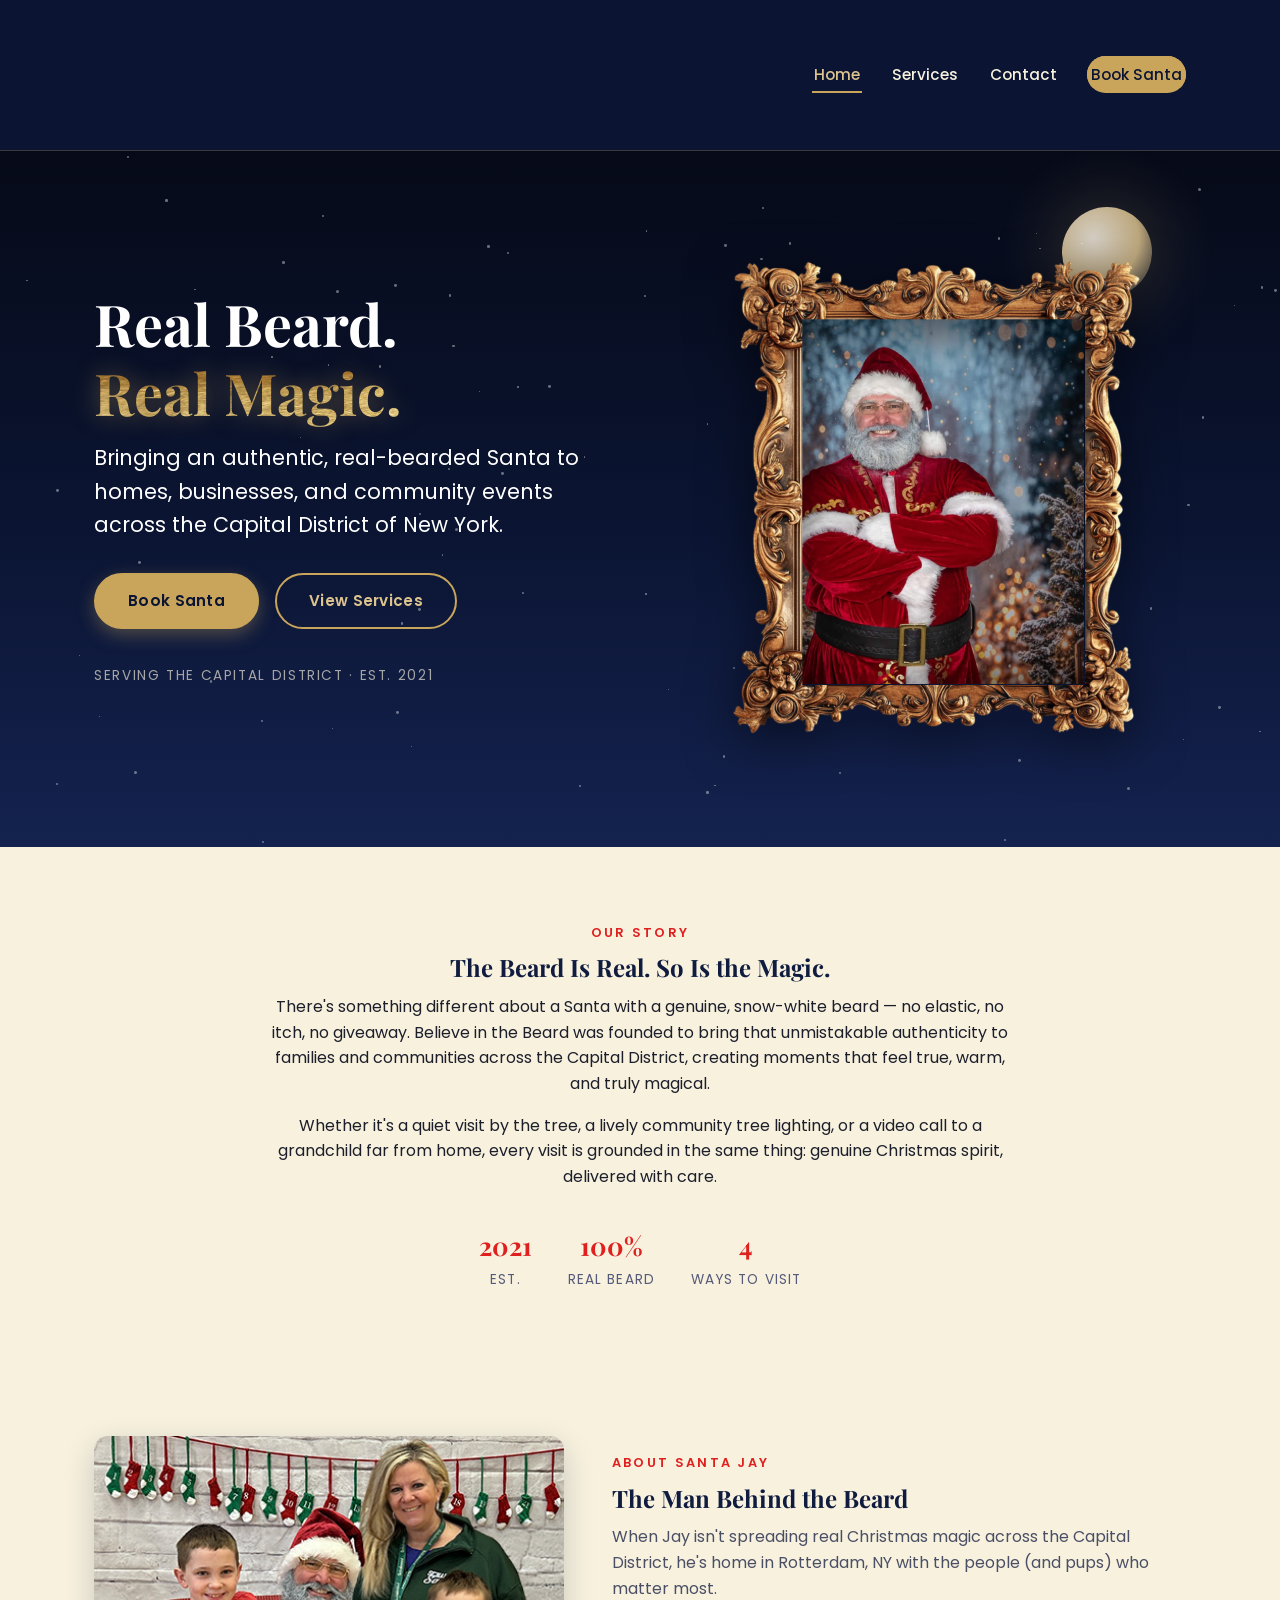
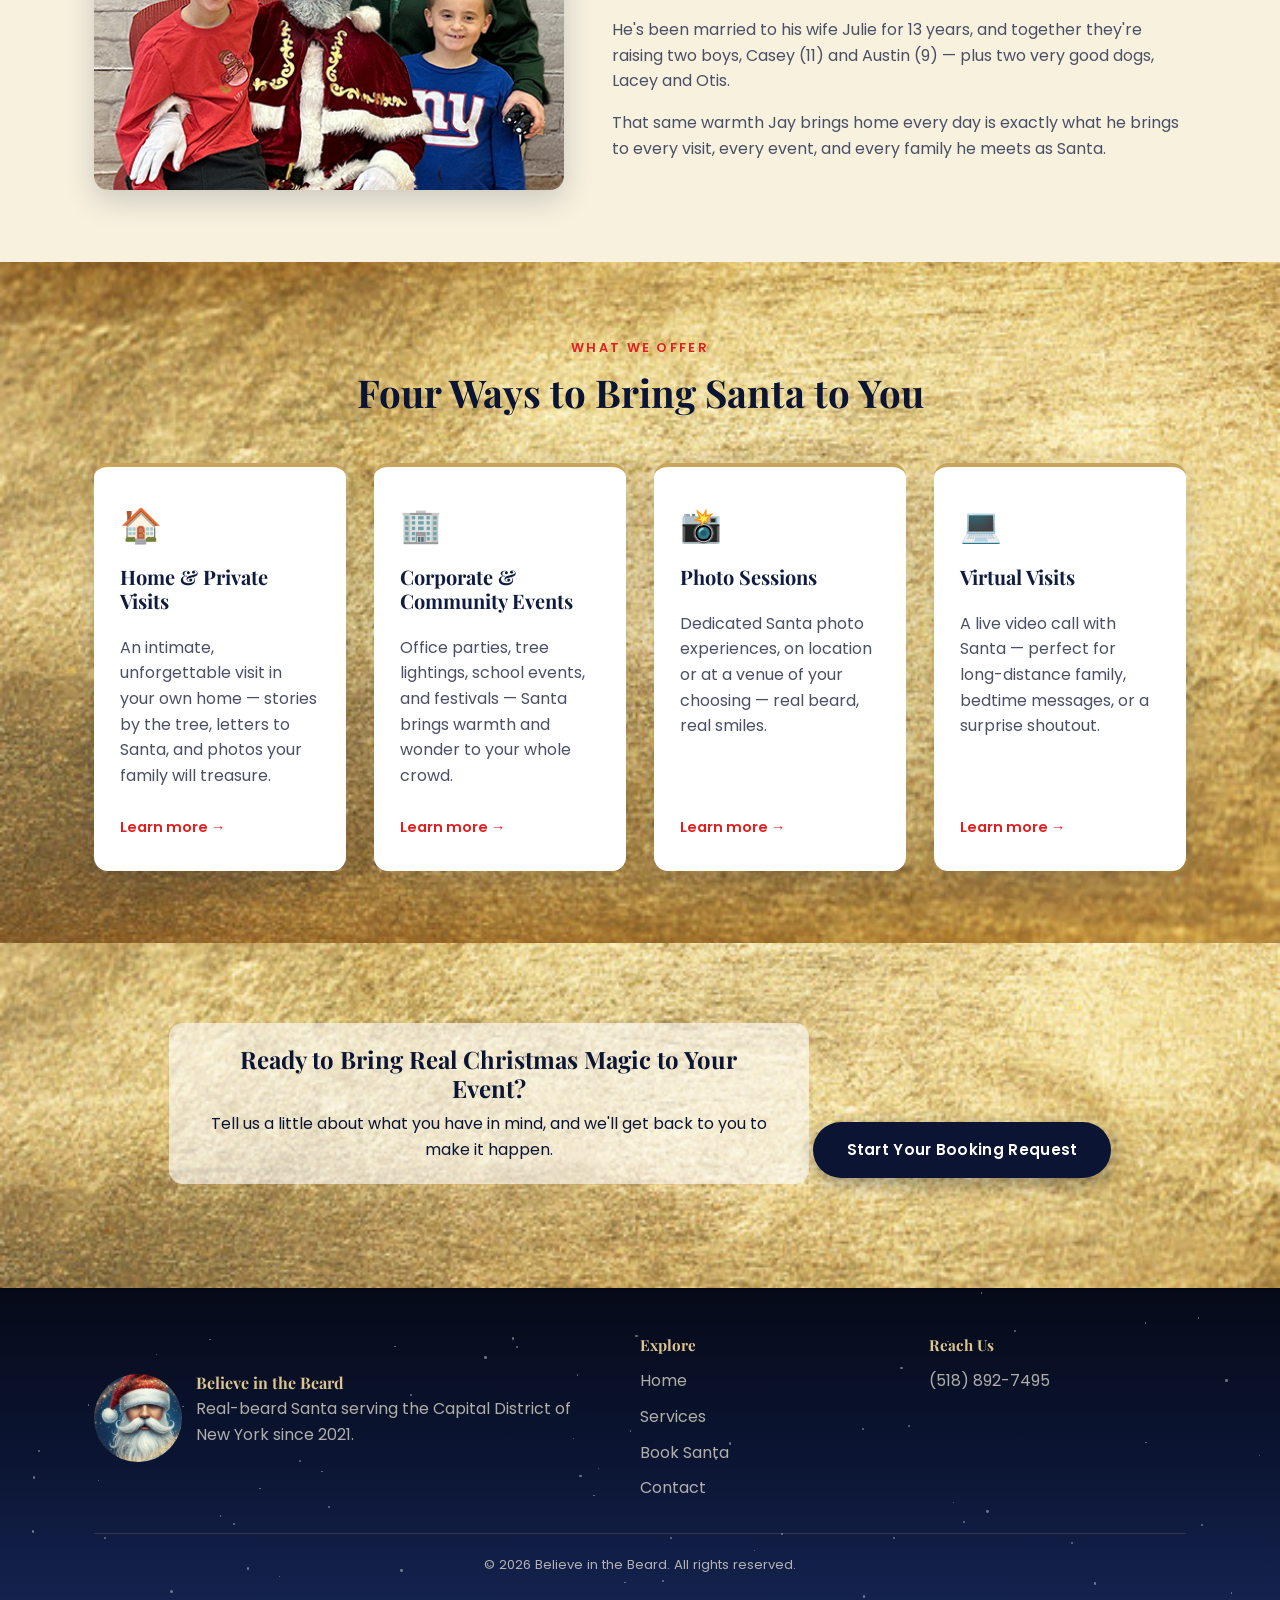
==== commit 9fd33a22: "Fix nav logo clipping by removing viewport-edge overlap trick The logo was absolutely positioned to " ====
--- a/index.html
+++ b/index.html
@@ -9,7 +9,7 @@
 <link rel="preconnect" href="https://fonts.googleapis.com">
 <link rel="preconnect" href="https://fonts.gstatic.com" crossorigin>
 <link href="https://fonts.googleapis.com/css2?family=Playfair+Display:wght@600;700&family=Poppins:wght@400;500;600;700&display=swap" rel="stylesheet">
-<link rel="stylesheet" href="css/style.css?v=8">
+<link rel="stylesheet" href="css/style.css?v=9">
 </head>
 <body>
 
--- a/css/style.css
+++ b/css/style.css
@@ -191,29 +191,22 @@
 }
 
 .nav {
-  position: relative;
   display: flex;
   align-items: center;
   justify-content: space-between;
-  padding: 12px 24px;
-  min-height: 66px;
+  padding: 10px 24px;
 }
 
 .nav__brand {
-  position: relative;
-  width: 210px;
-  height: 1px;
+  display: flex;
+  align-items: center;
 }
 
 .nav__brand-video {
-  position: absolute;
-  top: 50%;
-  left: 0;
-  transform: translateY(-50%);
-  height: 210px;
-  width: 210px;
+  height: 130px;
+  width: 130px;
   object-fit: contain;
-  z-index: 5;
+  display: block;
 }
 
 .nav__links {
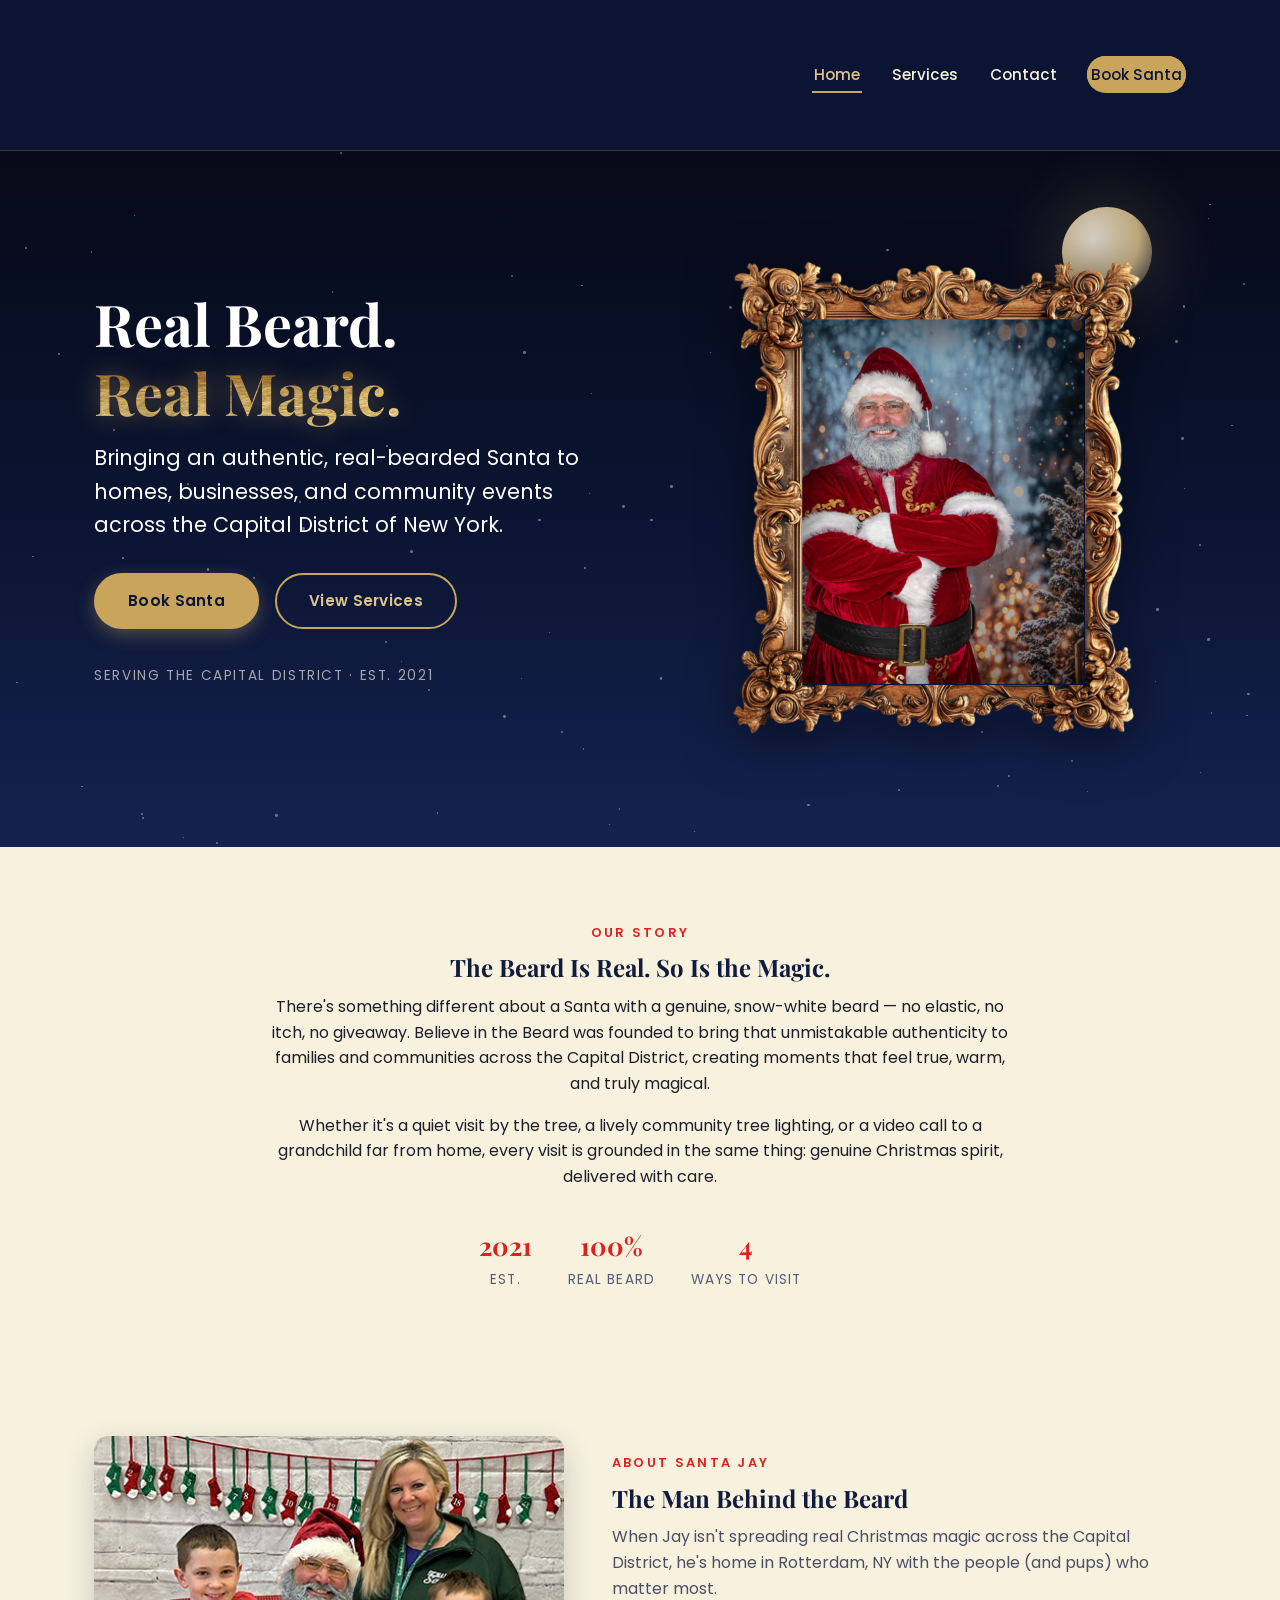
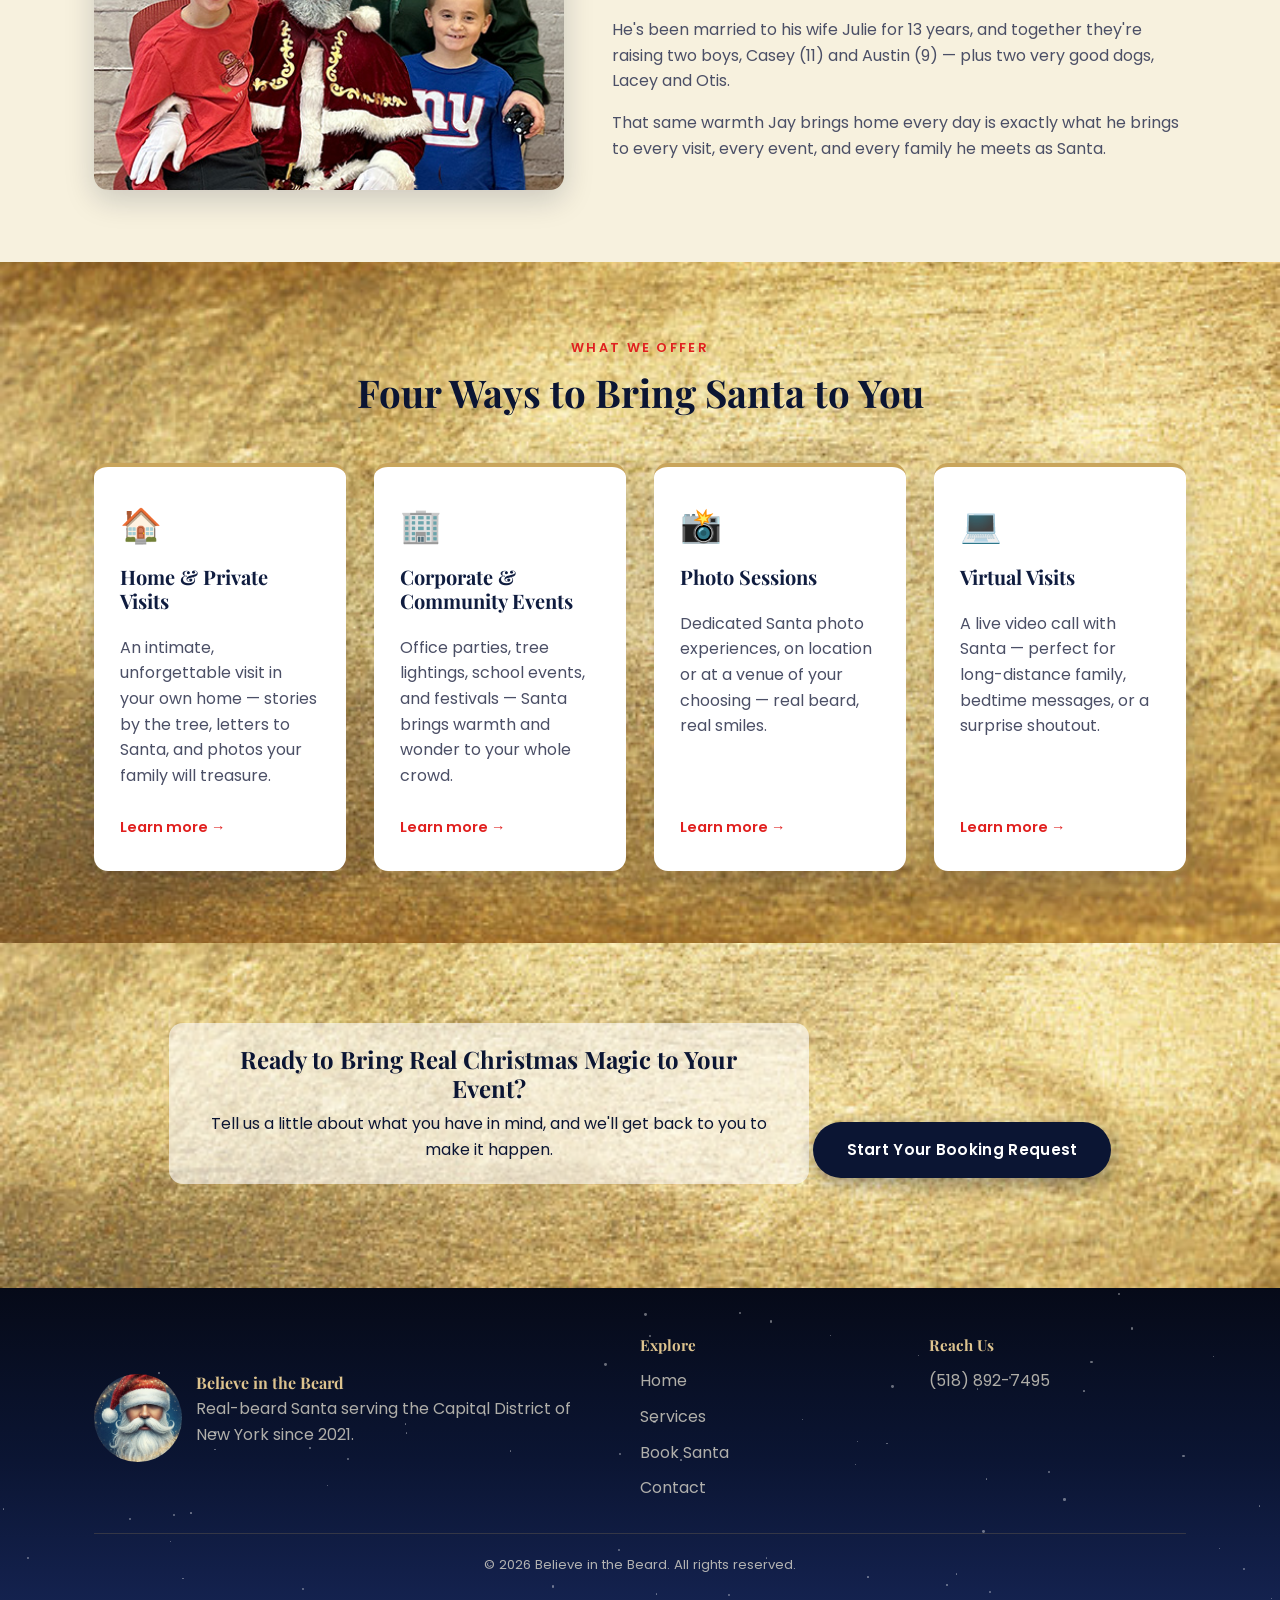
==== commit 03648669: "Add Open Graph / Twitter Card meta tags and a dedicated preview image The "cut off" logo the user sa" ====
--- a/index.html
+++ b/index.html
@@ -5,6 +5,18 @@
 <meta name="viewport" content="width=device-width, initial-scale=1.0">
 <title>Believe in the Beard | Real-Beard Santa, Capital District NY</title>
 <meta name="description" content="Believe in the Beard brings a real-beard Santa to homes, businesses, and community events across the Capital District of New York. Home visits, corporate events, photo sessions, and virtual visits.">
+<meta property="og:type" content="website">
+<meta property="og:site_name" content="Believe in the Beard">
+<meta property="og:title" content="Believe in the Beard | Real-Beard Santa, Capital District NY">
+<meta property="og:description" content="Real-beard Santa serving the Capital District of New York. Home visits, corporate events, photo sessions, and virtual visits.">
+<meta property="og:url" content="https://believeinthebeard.com/">
+<meta property="og:image" content="https://believeinthebeard.com/images/og-image.jpg">
+<meta property="og:image:width" content="1200">
+<meta property="og:image:height" content="630">
+<meta name="twitter:card" content="summary_large_image">
+<meta name="twitter:title" content="Believe in the Beard | Real-Beard Santa, Capital District NY">
+<meta name="twitter:description" content="Real-beard Santa serving the Capital District of New York.">
+<meta name="twitter:image" content="https://believeinthebeard.com/images/og-image.jpg">
 <link rel="icon" href="images/logo-face.png" type="image/png">
 <link rel="preconnect" href="https://fonts.googleapis.com">
 <link rel="preconnect" href="https://fonts.gstatic.com" crossorigin>
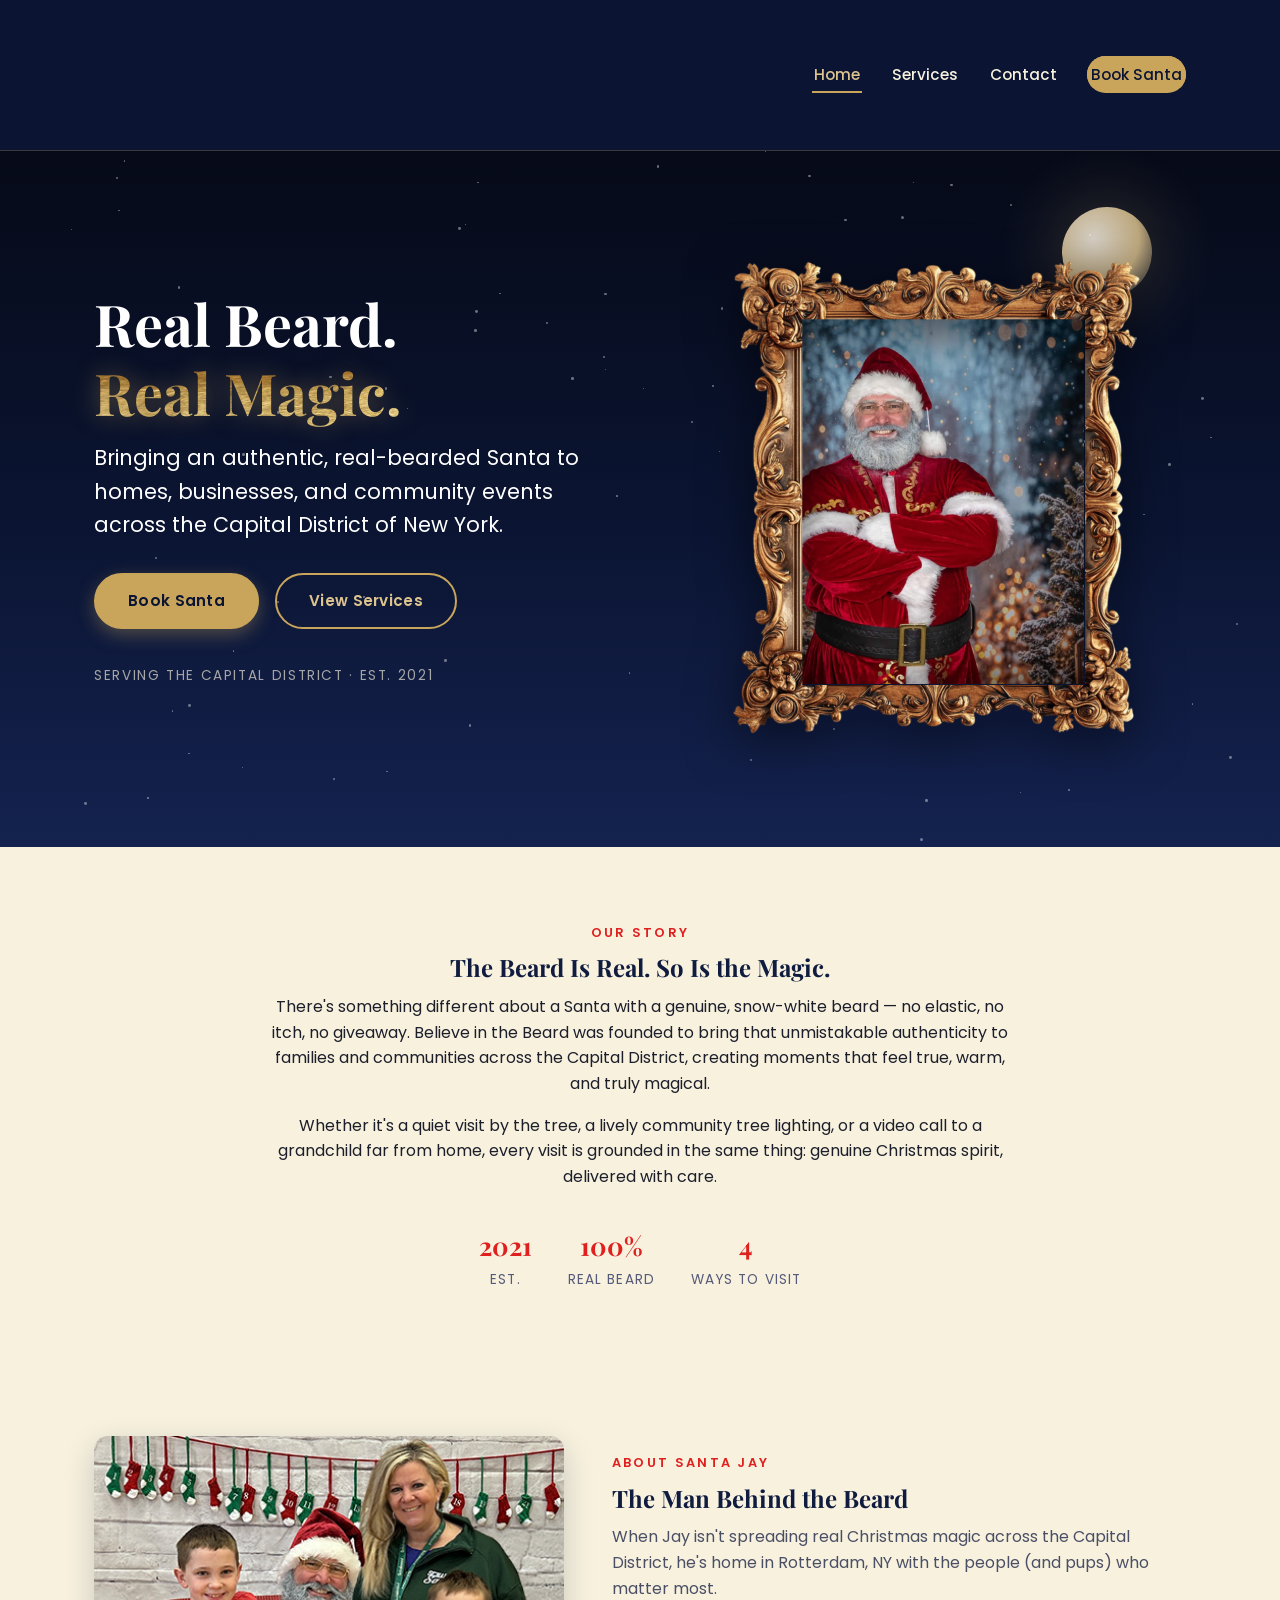
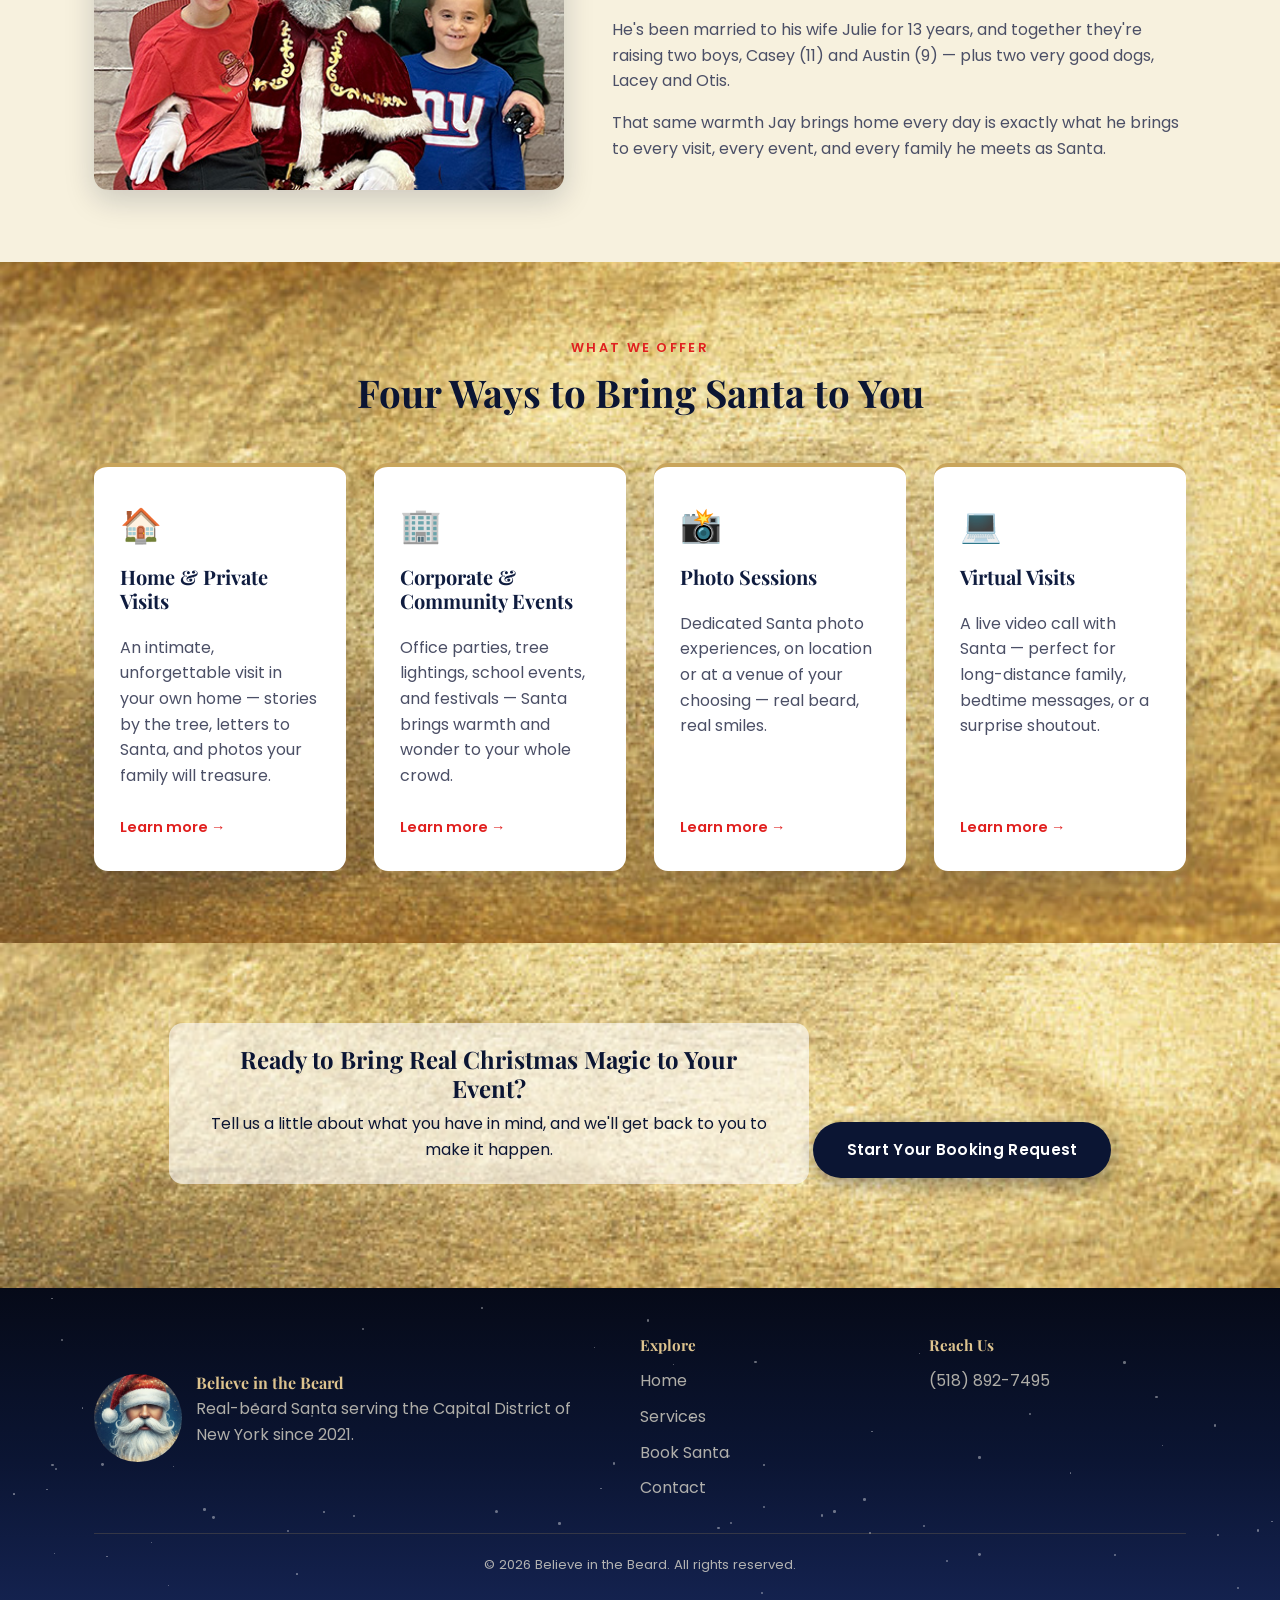
==== commit d8935431: "Soften sleigh video edges and fix OG image URLs to http The sleigh video's flat navy matte, while cl" ====
--- a/index.html
+++ b/index.html
@@ -9,19 +9,19 @@
 <meta property="og:site_name" content="Believe in the Beard">
 <meta property="og:title" content="Believe in the Beard | Real-Beard Santa, Capital District NY">
 <meta property="og:description" content="Real-beard Santa serving the Capital District of New York. Home visits, corporate events, photo sessions, and virtual visits.">
-<meta property="og:url" content="https://believeinthebeard.com/">
-<meta property="og:image" content="https://believeinthebeard.com/images/og-image.jpg">
+<meta property="og:url" content="http://believeinthebeard.com/">
+<meta property="og:image" content="http://believeinthebeard.com/images/og-image.jpg">
 <meta property="og:image:width" content="1200">
 <meta property="og:image:height" content="630">
 <meta name="twitter:card" content="summary_large_image">
 <meta name="twitter:title" content="Believe in the Beard | Real-Beard Santa, Capital District NY">
 <meta name="twitter:description" content="Real-beard Santa serving the Capital District of New York.">
-<meta name="twitter:image" content="https://believeinthebeard.com/images/og-image.jpg">
+<meta name="twitter:image" content="http://believeinthebeard.com/images/og-image.jpg">
 <link rel="icon" href="images/logo-face.png" type="image/png">
 <link rel="preconnect" href="https://fonts.googleapis.com">
 <link rel="preconnect" href="https://fonts.gstatic.com" crossorigin>
 <link href="https://fonts.googleapis.com/css2?family=Playfair+Display:wght@600;700&family=Poppins:wght@400;500;600;700&display=swap" rel="stylesheet">
-<link rel="stylesheet" href="css/style.css?v=9">
+<link rel="stylesheet" href="css/style.css?v=10">
 </head>
 <body>
 
--- a/css/style.css
+++ b/css/style.css
@@ -321,6 +321,8 @@
   display: block;
   width: 100%;
   height: auto;
+  -webkit-mask-image: radial-gradient(ellipse 78% 72% at 50% 50%, #000 55%, transparent 100%);
+  mask-image: radial-gradient(ellipse 78% 72% at 50% 50%, #000 55%, transparent 100%);
 }
 
 @keyframes fly-across {
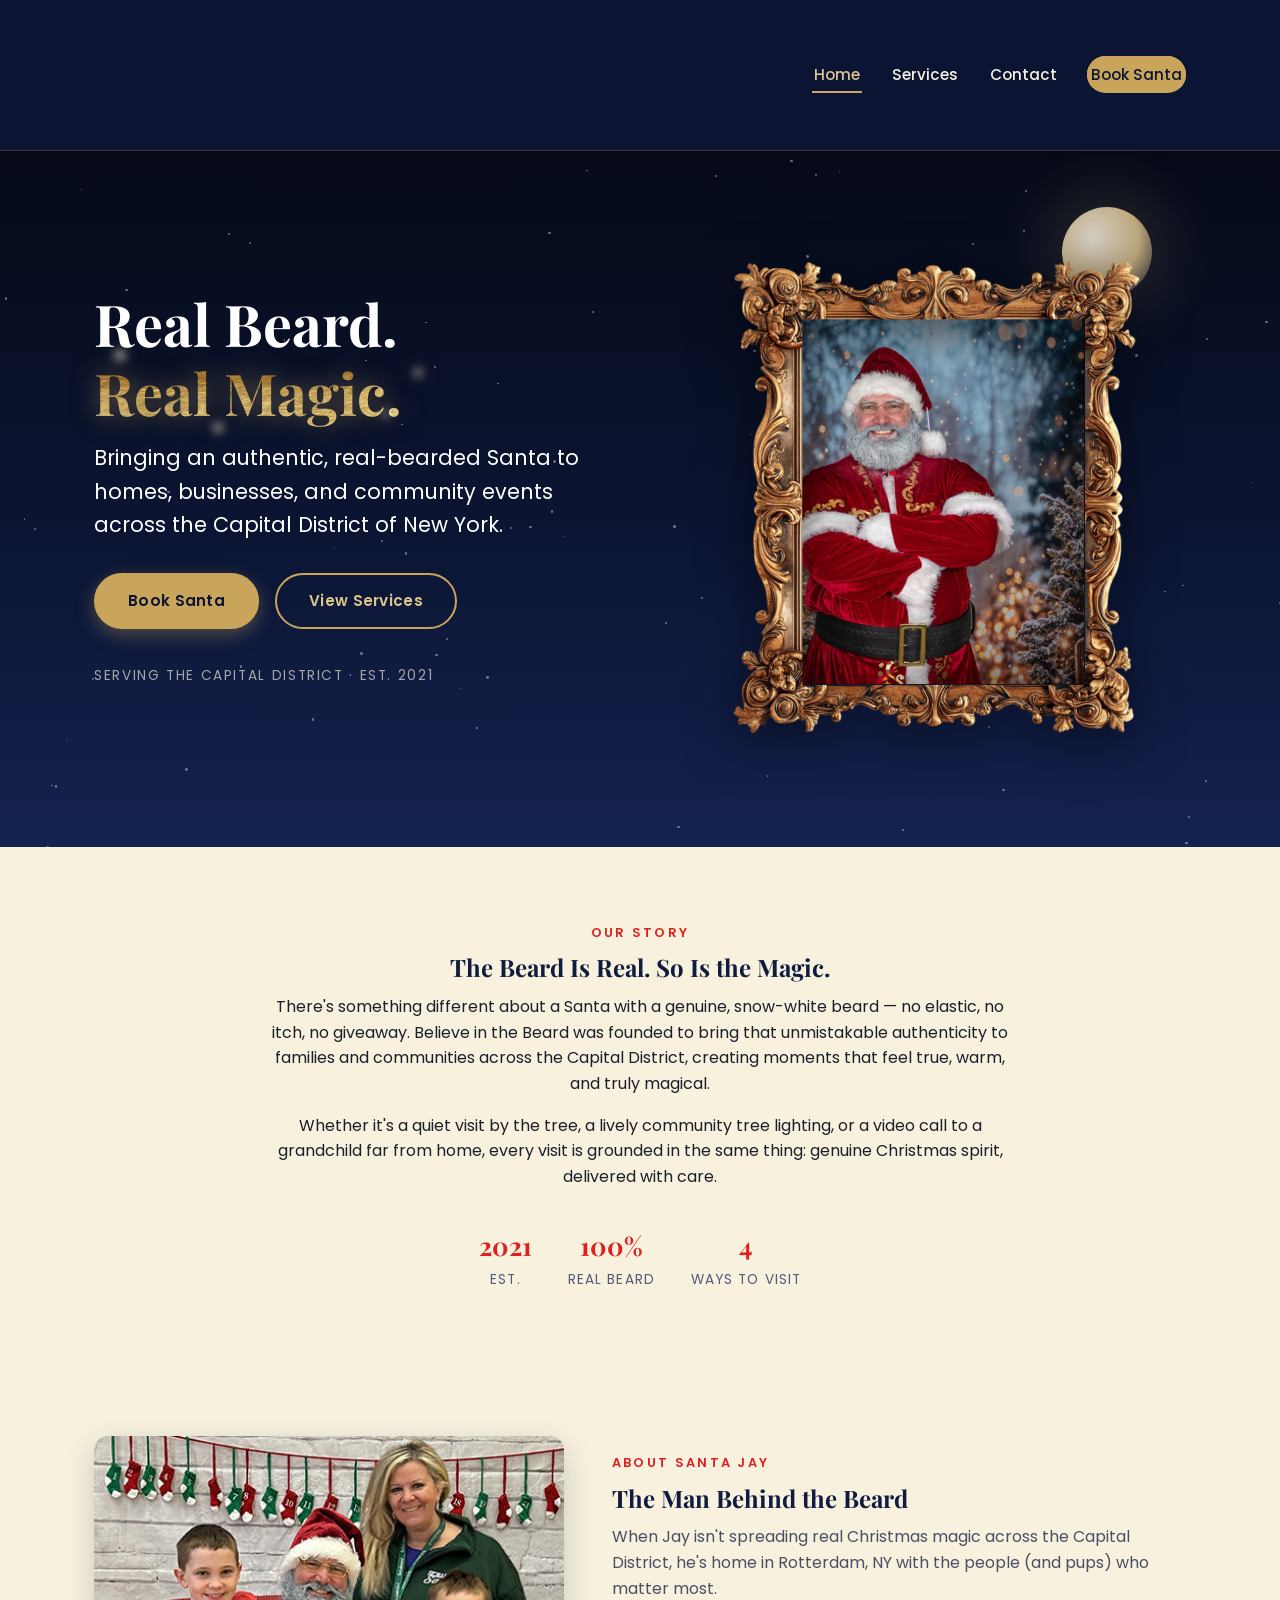
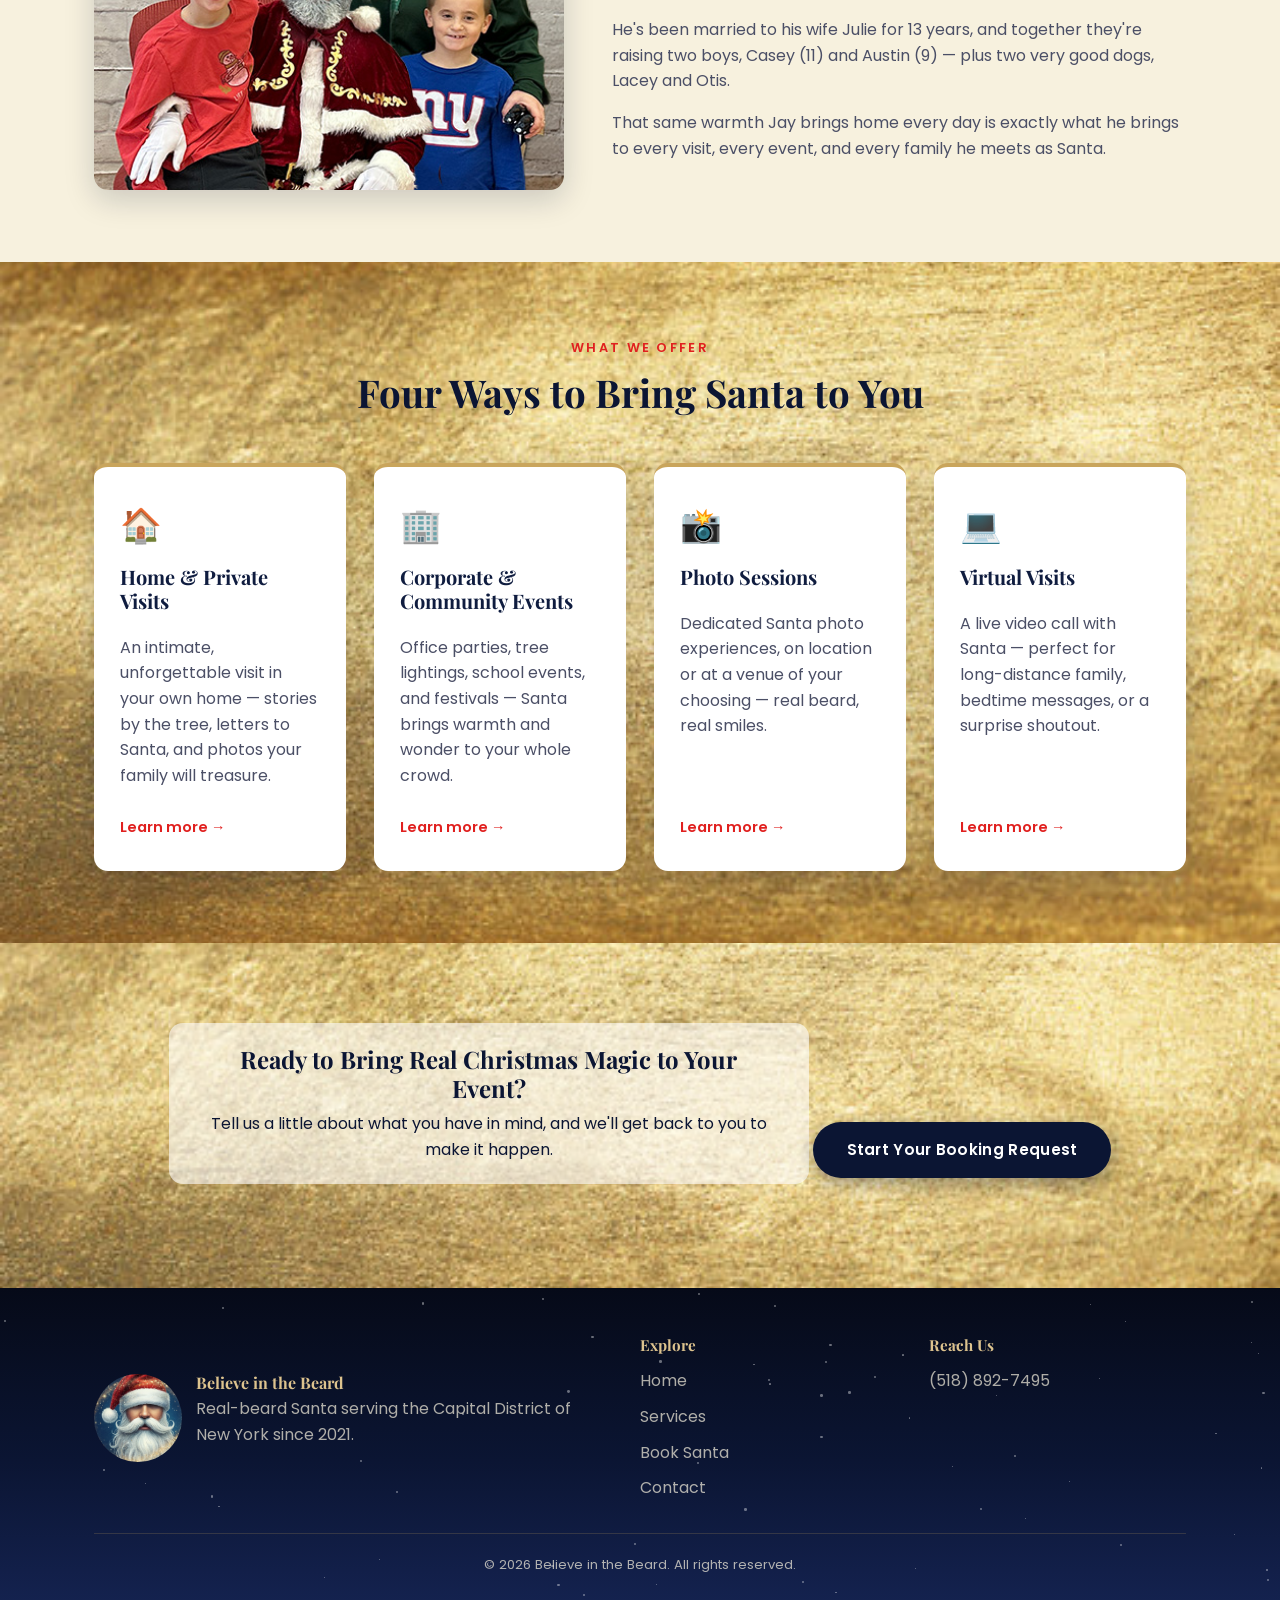
==== commit e7a6250e: "Add sparkle particles around Real Magic The gold shine sweep on its own was too subtle to read as "s" ====
--- a/index.html
+++ b/index.html
@@ -21,7 +21,7 @@
 <link rel="preconnect" href="https://fonts.googleapis.com">
 <link rel="preconnect" href="https://fonts.gstatic.com" crossorigin>
 <link href="https://fonts.googleapis.com/css2?family=Playfair+Display:wght@600;700&family=Poppins:wght@400;500;600;700&display=swap" rel="stylesheet">
-<link rel="stylesheet" href="css/style.css?v=10">
+<link rel="stylesheet" href="css/style.css?v=11">
 </head>
 <body>
 
@@ -57,7 +57,7 @@
     <div class="container">
       <div class="hero__inner">
         <div class="hero__content">
-          <h1>Real Beard.<br><em>Real Magic.</em></h1>
+          <h1>Real Beard.<br><em>Real Magic.<span class="sparkle sparkle--1" aria-hidden="true">✦</span><span class="sparkle sparkle--2" aria-hidden="true">✦</span><span class="sparkle sparkle--3" aria-hidden="true">✦</span><span class="sparkle sparkle--4" aria-hidden="true">✦</span></em></h1>
           <p class="hero__tagline">Bringing an authentic, real-bearded Santa to homes, businesses, and community events across the Capital District of New York.</p>
           <div class="hero__actions">
             <a class="btn btn--gold" href="booking.html">Book Santa</a>
--- a/css/style.css
+++ b/css/style.css
@@ -354,6 +354,7 @@
 
 .hero h1 em {
   font-style: normal;
+  position: relative;
   display: inline-block;
   color: var(--gold);
   background-image: url("../images/gold-bg.jpg");
@@ -361,13 +362,31 @@
   -webkit-background-clip: text;
   background-clip: text;
   -webkit-text-fill-color: transparent;
-  text-shadow: 0 0 26px rgba(201, 165, 92, 0.45);
-  animation: shine 4s ease-in-out infinite;
+  text-shadow: 0 0 26px rgba(201, 165, 92, 0.5);
+  animation: shine 3s ease-in-out infinite;
 }
 
 @keyframes shine {
   0%, 100% { background-position: 0% 30%; }
   50% { background-position: 100% 70%; }
+}
+
+.sparkle {
+  position: absolute;
+  color: #fff8dc;
+  text-shadow: 0 0 10px rgba(255, 248, 220, 0.95), 0 0 18px rgba(201, 165, 92, 0.7);
+  pointer-events: none;
+  animation: sparkle-pulse 1.8s ease-in-out infinite;
+}
+
+.sparkle--1 { top: -14px; left: 6%; font-size: 1.1rem; animation-delay: 0s; }
+.sparkle--2 { top: 8%; right: -22px; font-size: 0.85rem; animation-delay: 0.5s; }
+.sparkle--3 { bottom: -10px; left: 38%; font-size: 1rem; animation-delay: 1s; }
+.sparkle--4 { bottom: 10%; right: 4%; font-size: 0.7rem; animation-delay: 1.4s; }
+
+@keyframes sparkle-pulse {
+  0%, 100% { opacity: 0; transform: scale(0.3) rotate(0deg); }
+  50% { opacity: 1; transform: scale(1.15) rotate(20deg); }
 }
 
 .gold-texture-text {
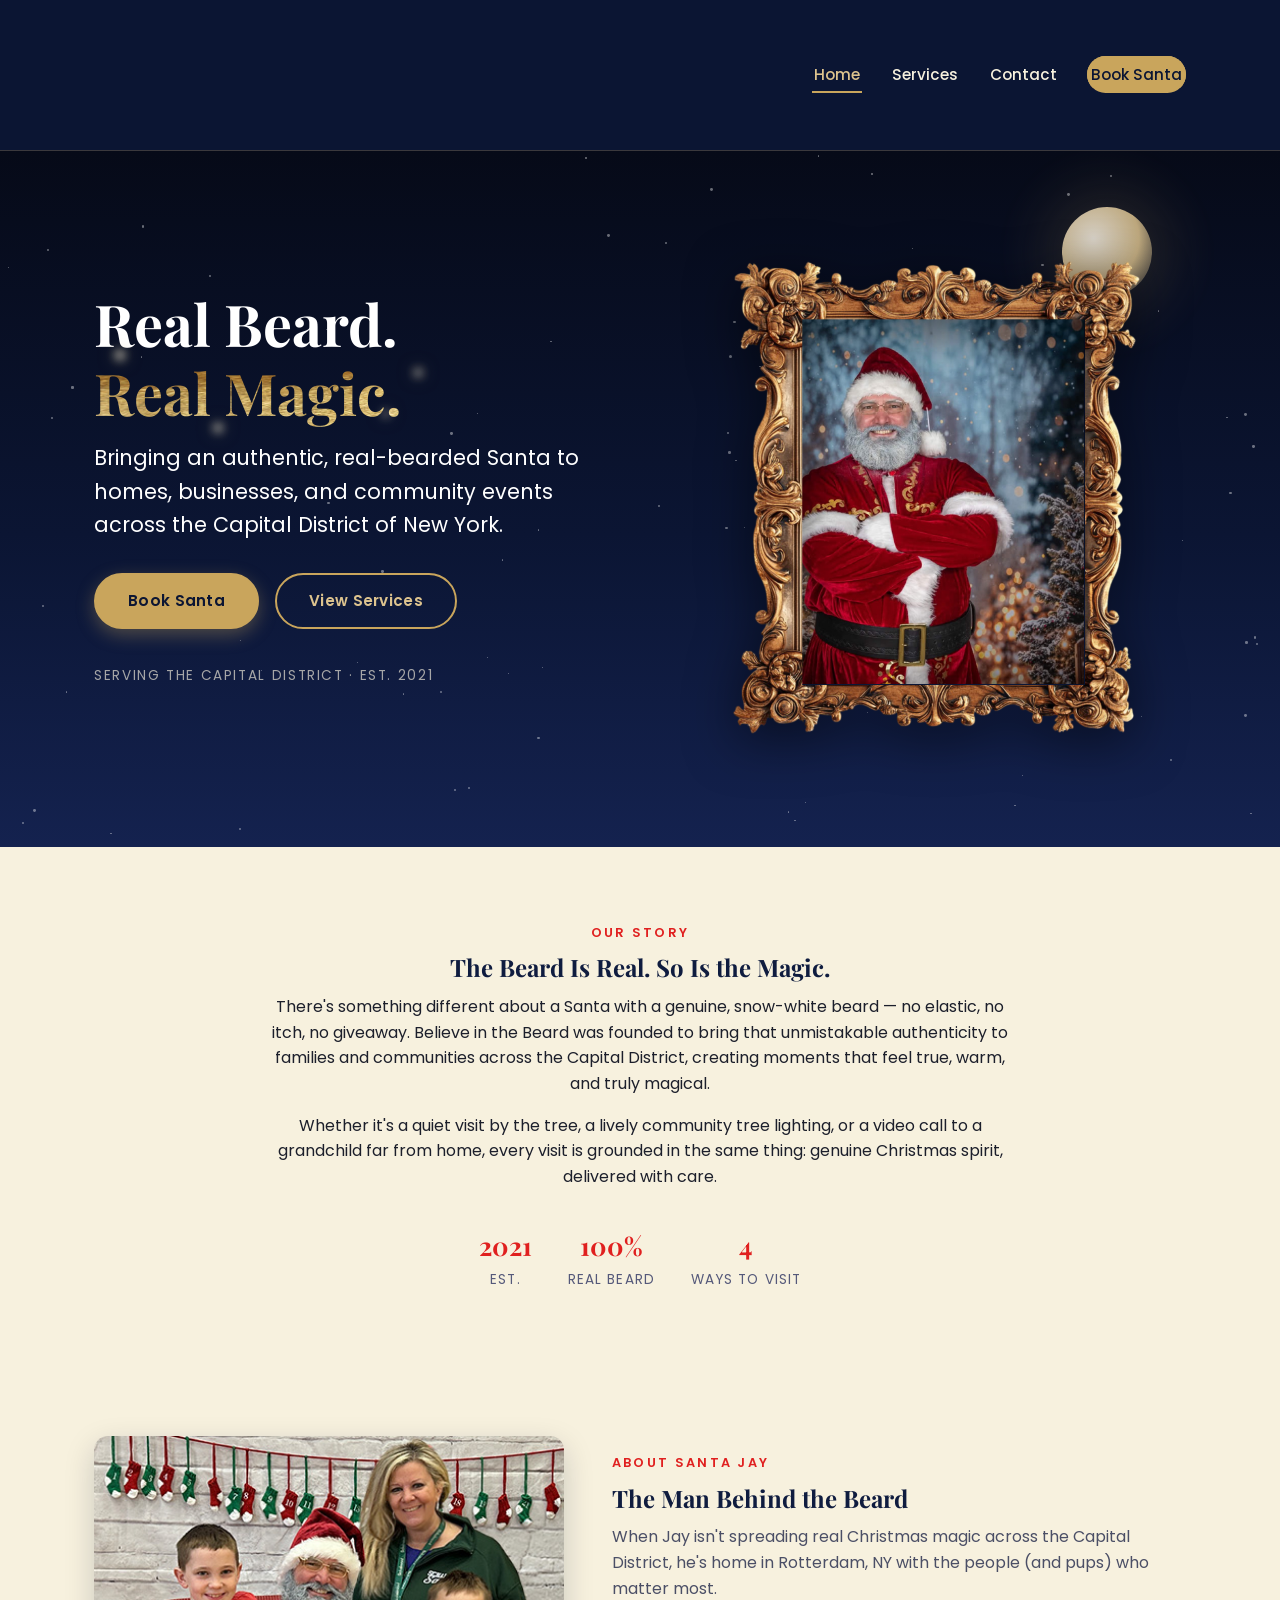
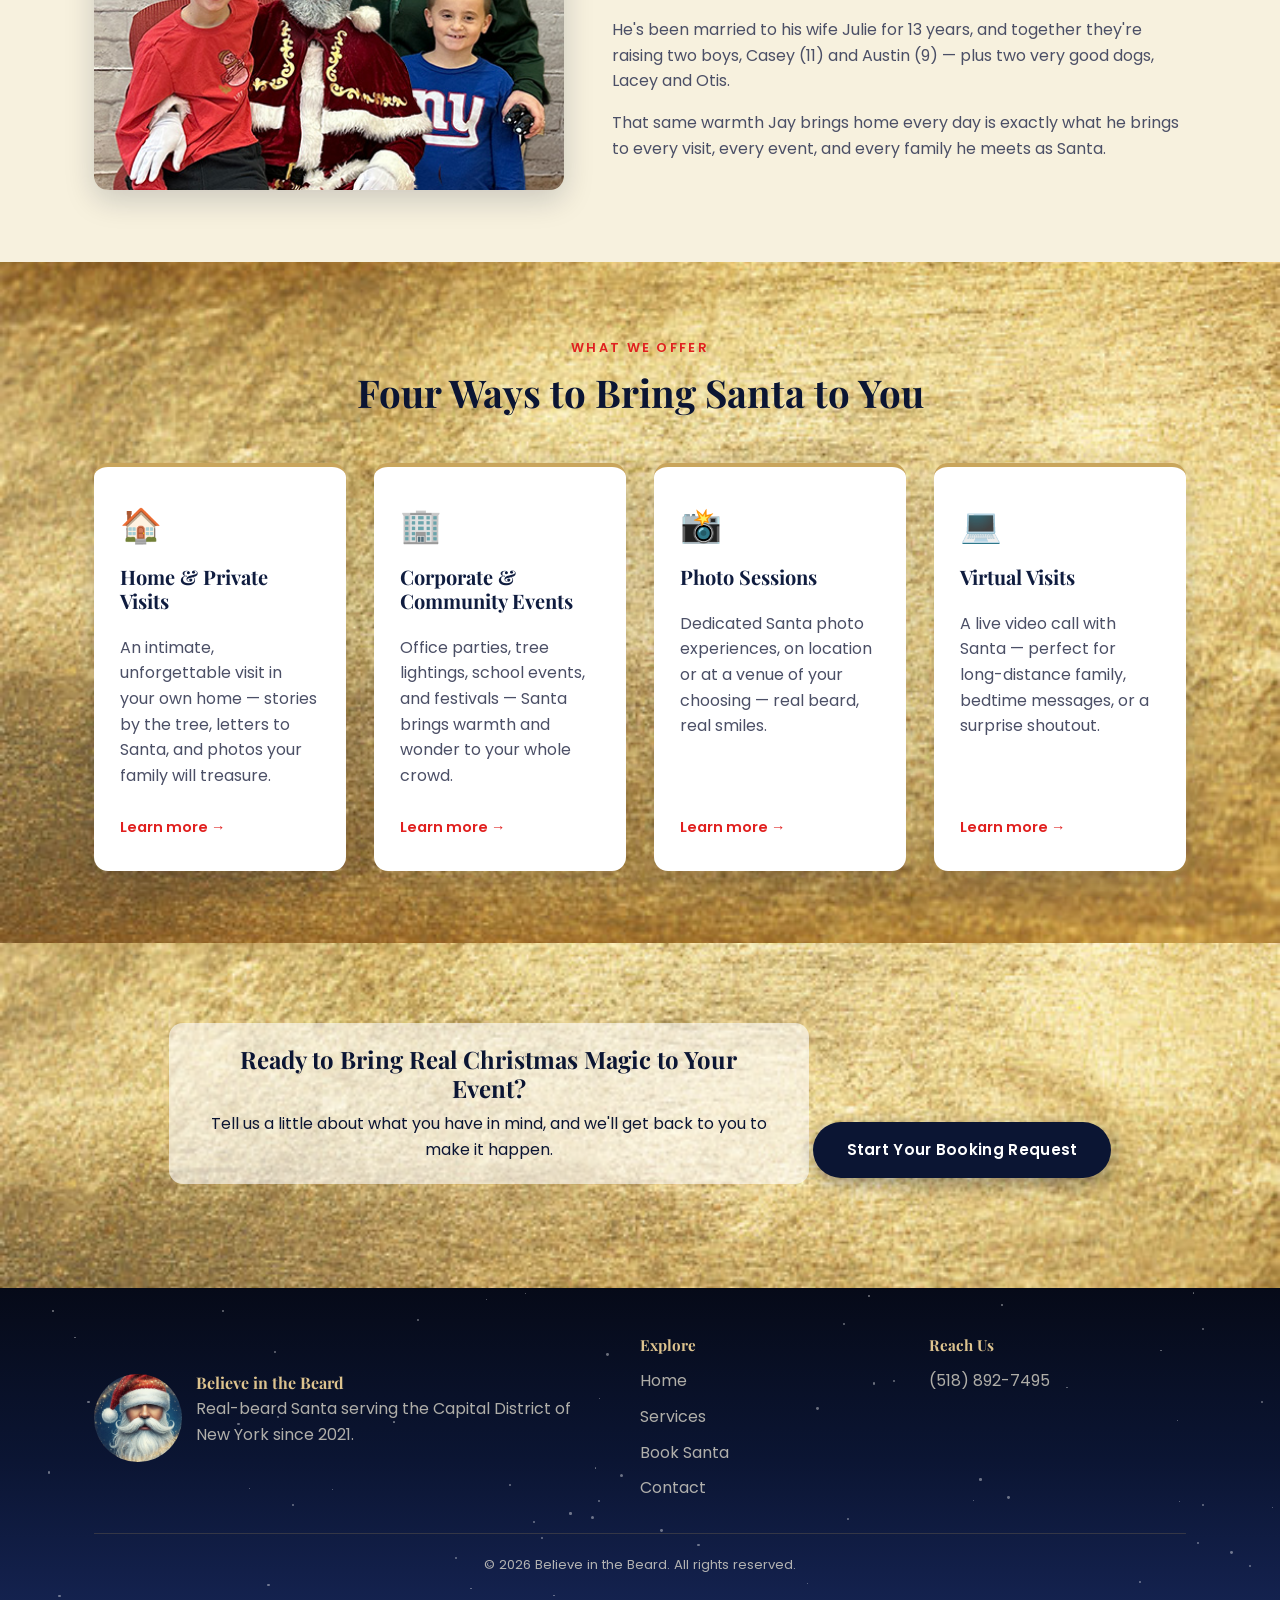
==== commit bd5c749b: "Give Real Magic a glow-pulse bounce like schalmontpto.com's headline Replaced the flat text-shadow w" ====
--- a/index.html
+++ b/index.html
@@ -21,7 +21,7 @@
 <link rel="preconnect" href="https://fonts.googleapis.com">
 <link rel="preconnect" href="https://fonts.gstatic.com" crossorigin>
 <link href="https://fonts.googleapis.com/css2?family=Playfair+Display:wght@600;700&family=Poppins:wght@400;500;600;700&display=swap" rel="stylesheet">
-<link rel="stylesheet" href="css/style.css?v=11">
+<link rel="stylesheet" href="css/style.css?v=12">
 </head>
 <body>
 
--- a/css/style.css
+++ b/css/style.css
@@ -362,8 +362,15 @@
   -webkit-background-clip: text;
   background-clip: text;
   -webkit-text-fill-color: transparent;
-  text-shadow: 0 0 26px rgba(201, 165, 92, 0.5);
-  animation: shine 3s ease-in-out infinite;
+  animation: shine 3s ease-in-out infinite, magic-bounce 2.6s ease-in-out infinite;
+}
+
+@keyframes magic-bounce {
+  0% { transform: scale(1) translateY(0); text-shadow: 0 0 8px rgba(201, 165, 92, 0.3), 0 0 18px rgba(201, 165, 92, 0.15); }
+  15% { transform: scale(1.06) translateY(-3px); text-shadow: 0 0 22px rgba(255, 236, 179, 0.95), 0 0 48px rgba(201, 165, 92, 0.85), 0 0 85px rgba(201, 165, 92, 0.45); }
+  30% { transform: scale(1) translateY(0); text-shadow: 0 0 10px rgba(201, 165, 92, 0.5), 0 0 24px rgba(201, 165, 92, 0.25); }
+  45% { transform: scale(1.03) translateY(-1px); text-shadow: 0 0 18px rgba(255, 236, 179, 0.85), 0 0 40px rgba(201, 165, 92, 0.6); }
+  60%, 100% { transform: scale(1) translateY(0); text-shadow: 0 0 8px rgba(201, 165, 92, 0.3), 0 0 18px rgba(201, 165, 92, 0.15); }
 }
 
 @keyframes shine {
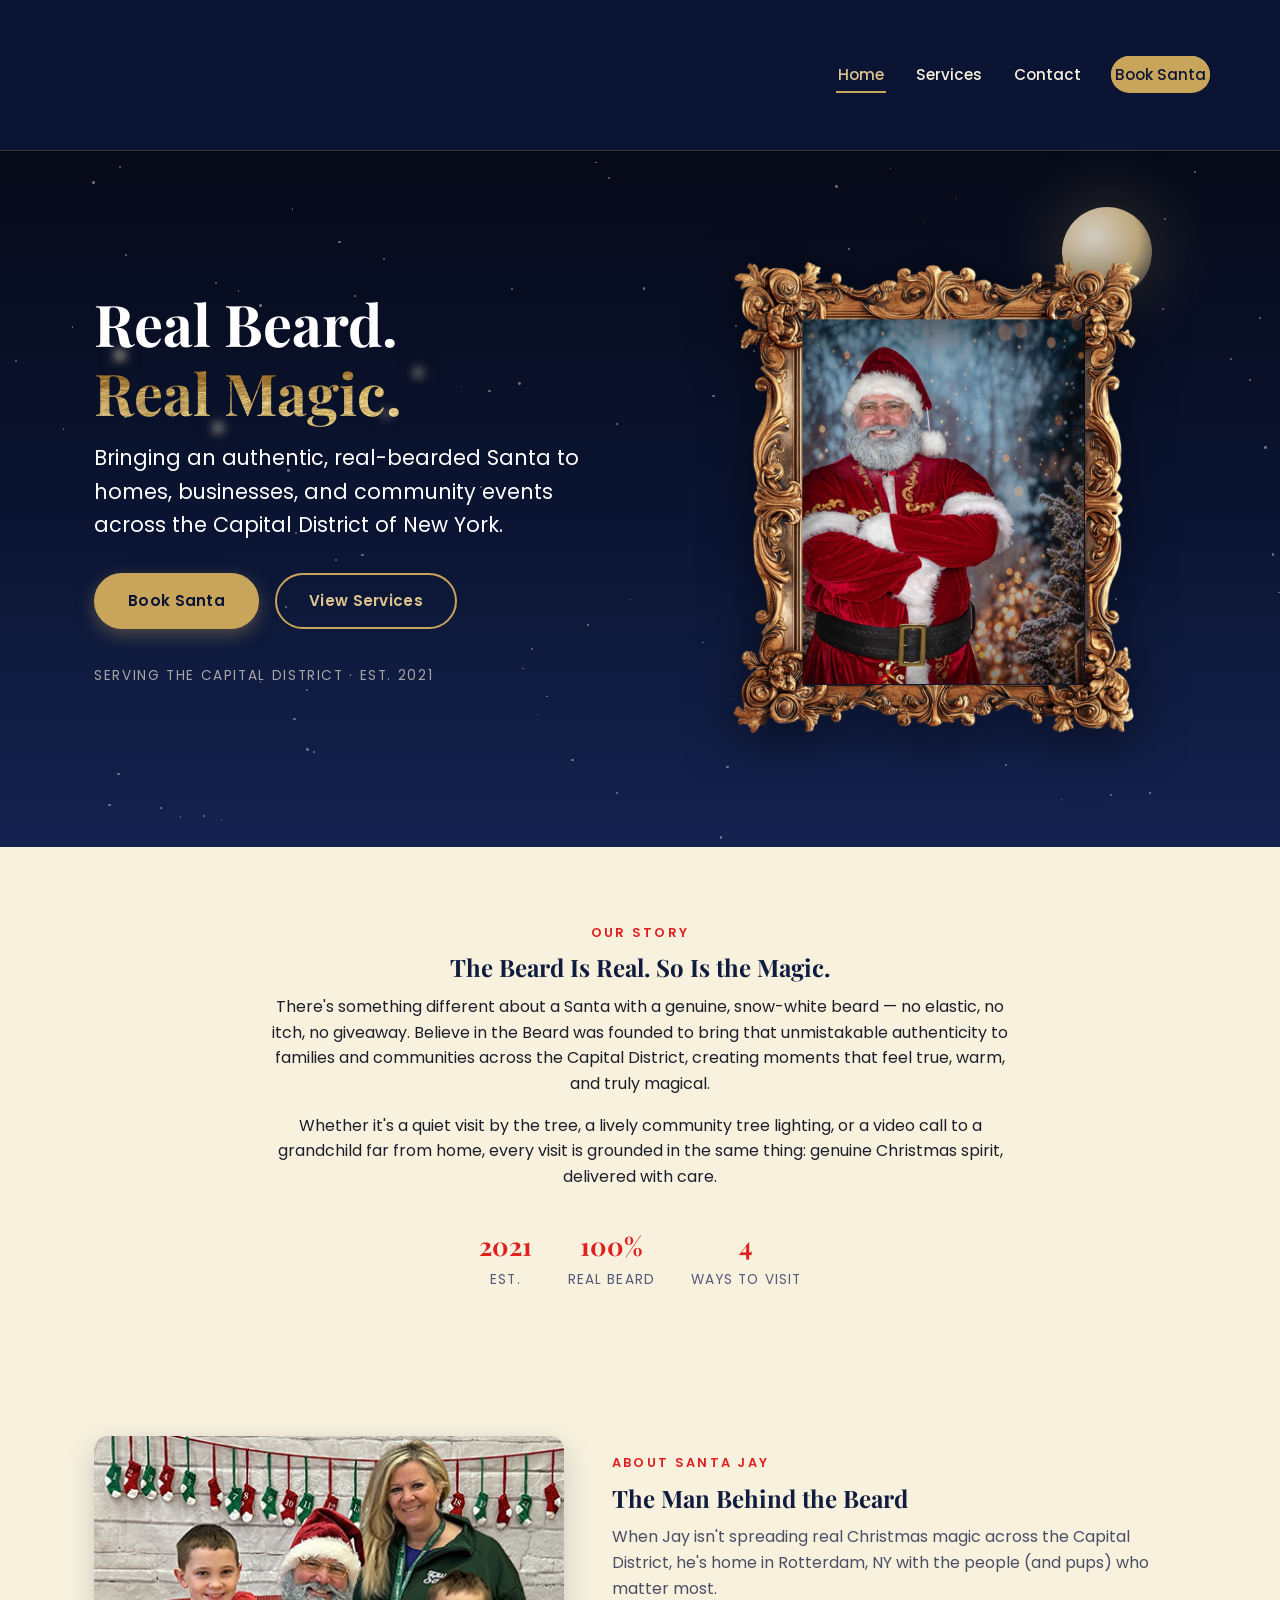
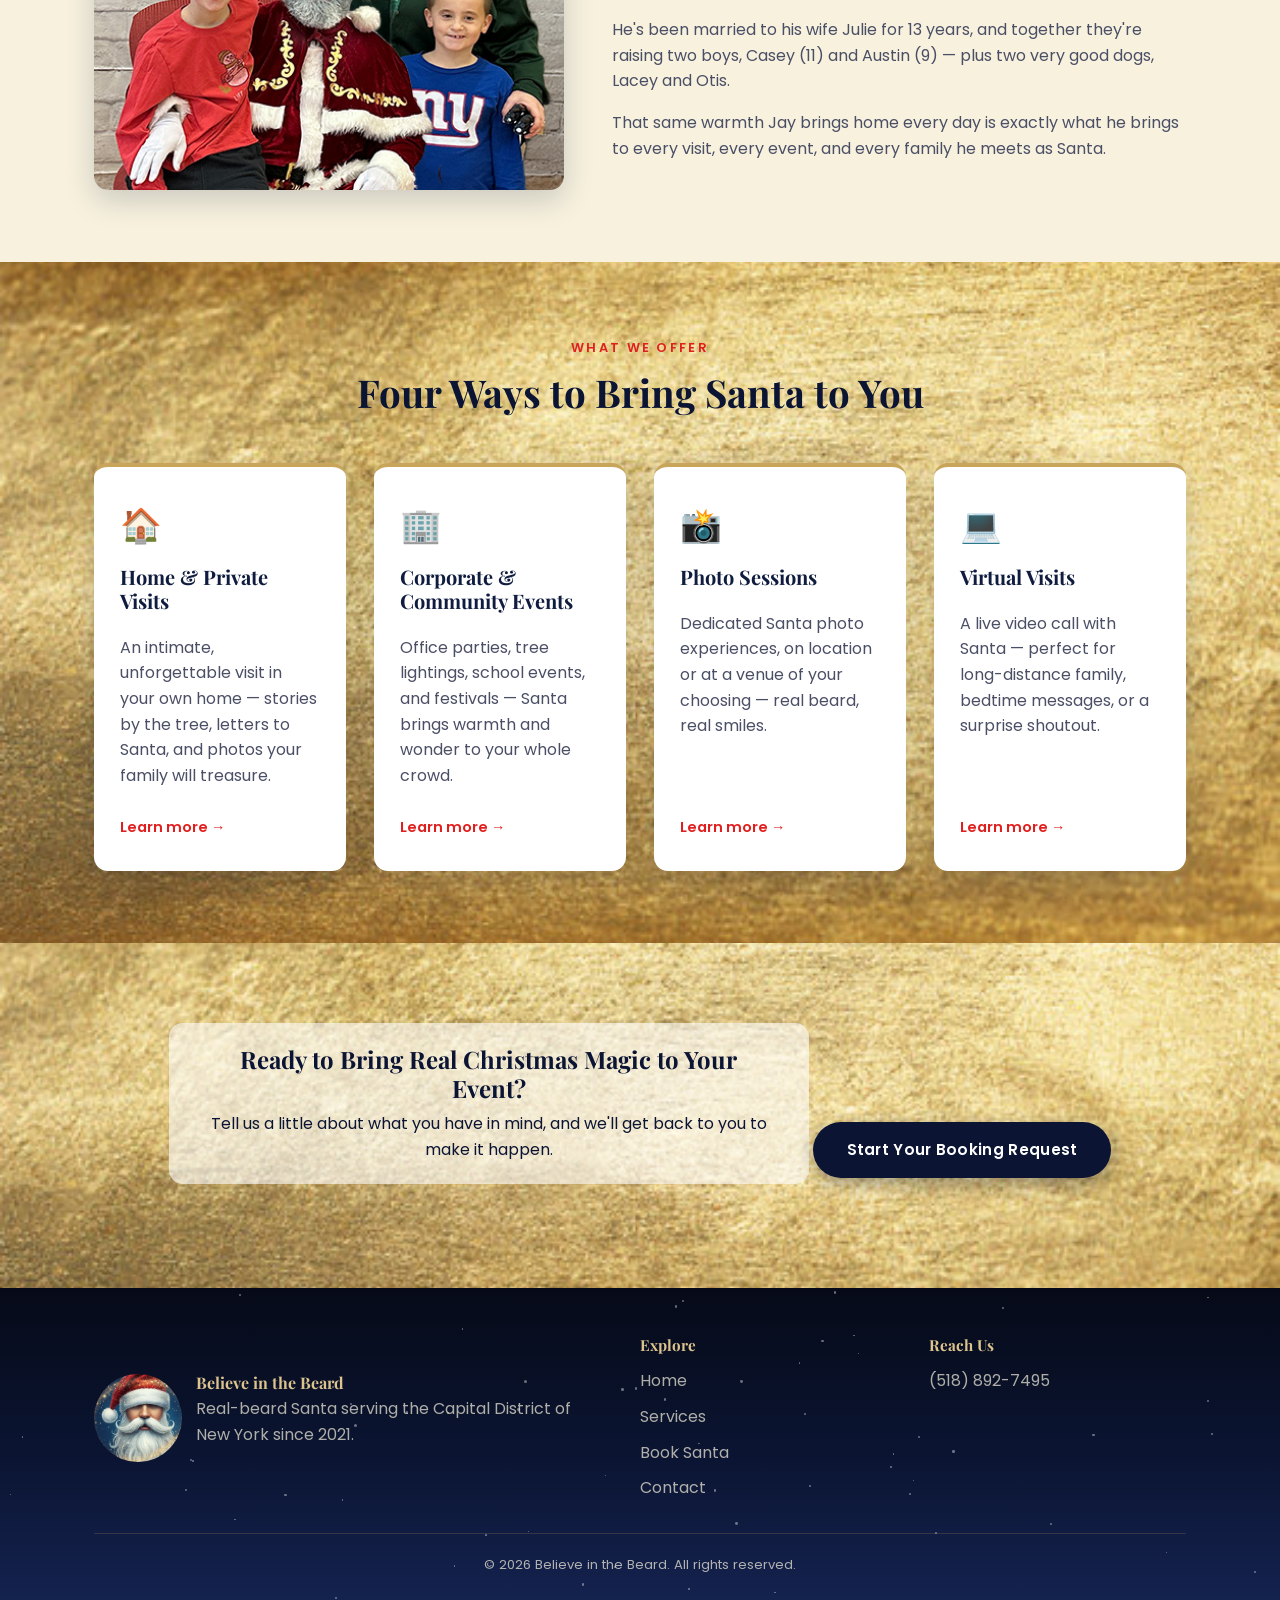
==== commit aa7d3173: "Guarantee nav logo containment and much more aggressive sleigh fade Nav: made the header's minimum h" ====
--- a/index.html
+++ b/index.html
@@ -21,7 +21,7 @@
 <link rel="preconnect" href="https://fonts.googleapis.com">
 <link rel="preconnect" href="https://fonts.gstatic.com" crossorigin>
 <link href="https://fonts.googleapis.com/css2?family=Playfair+Display:wght@600;700&family=Poppins:wght@400;500;600;700&display=swap" rel="stylesheet">
-<link rel="stylesheet" href="css/style.css?v=12">
+<link rel="stylesheet" href="css/style.css?v=13">
 </head>
 <body>
 
--- a/css/style.css
+++ b/css/style.css
@@ -195,6 +195,8 @@
   align-items: center;
   justify-content: space-between;
   padding: 10px 24px;
+  min-height: 130px;
+  box-sizing: content-box;
 }
 
 .nav__brand {
@@ -207,6 +209,8 @@
   width: 130px;
   object-fit: contain;
   display: block;
+  -webkit-mask-image: radial-gradient(circle at 50% 50%, #000 62%, transparent 88%);
+  mask-image: radial-gradient(circle at 50% 50%, #000 62%, transparent 88%);
 }
 
 .nav__links {
@@ -321,8 +325,8 @@
   display: block;
   width: 100%;
   height: auto;
-  -webkit-mask-image: radial-gradient(ellipse 78% 72% at 50% 50%, #000 55%, transparent 100%);
-  mask-image: radial-gradient(ellipse 78% 72% at 50% 50%, #000 55%, transparent 100%);
+  -webkit-mask-image: radial-gradient(ellipse 48% 42% at 50% 50%, #000 15%, transparent 80%);
+  mask-image: radial-gradient(ellipse 48% 42% at 50% 50%, #000 15%, transparent 80%);
 }
 
 @keyframes fly-across {
@@ -952,6 +956,10 @@
 }
 
 @media (max-width: 480px) {
+  .nav {
+    min-height: 84px;
+  }
+
   .nav__brand {
     width: 84px;
   }
